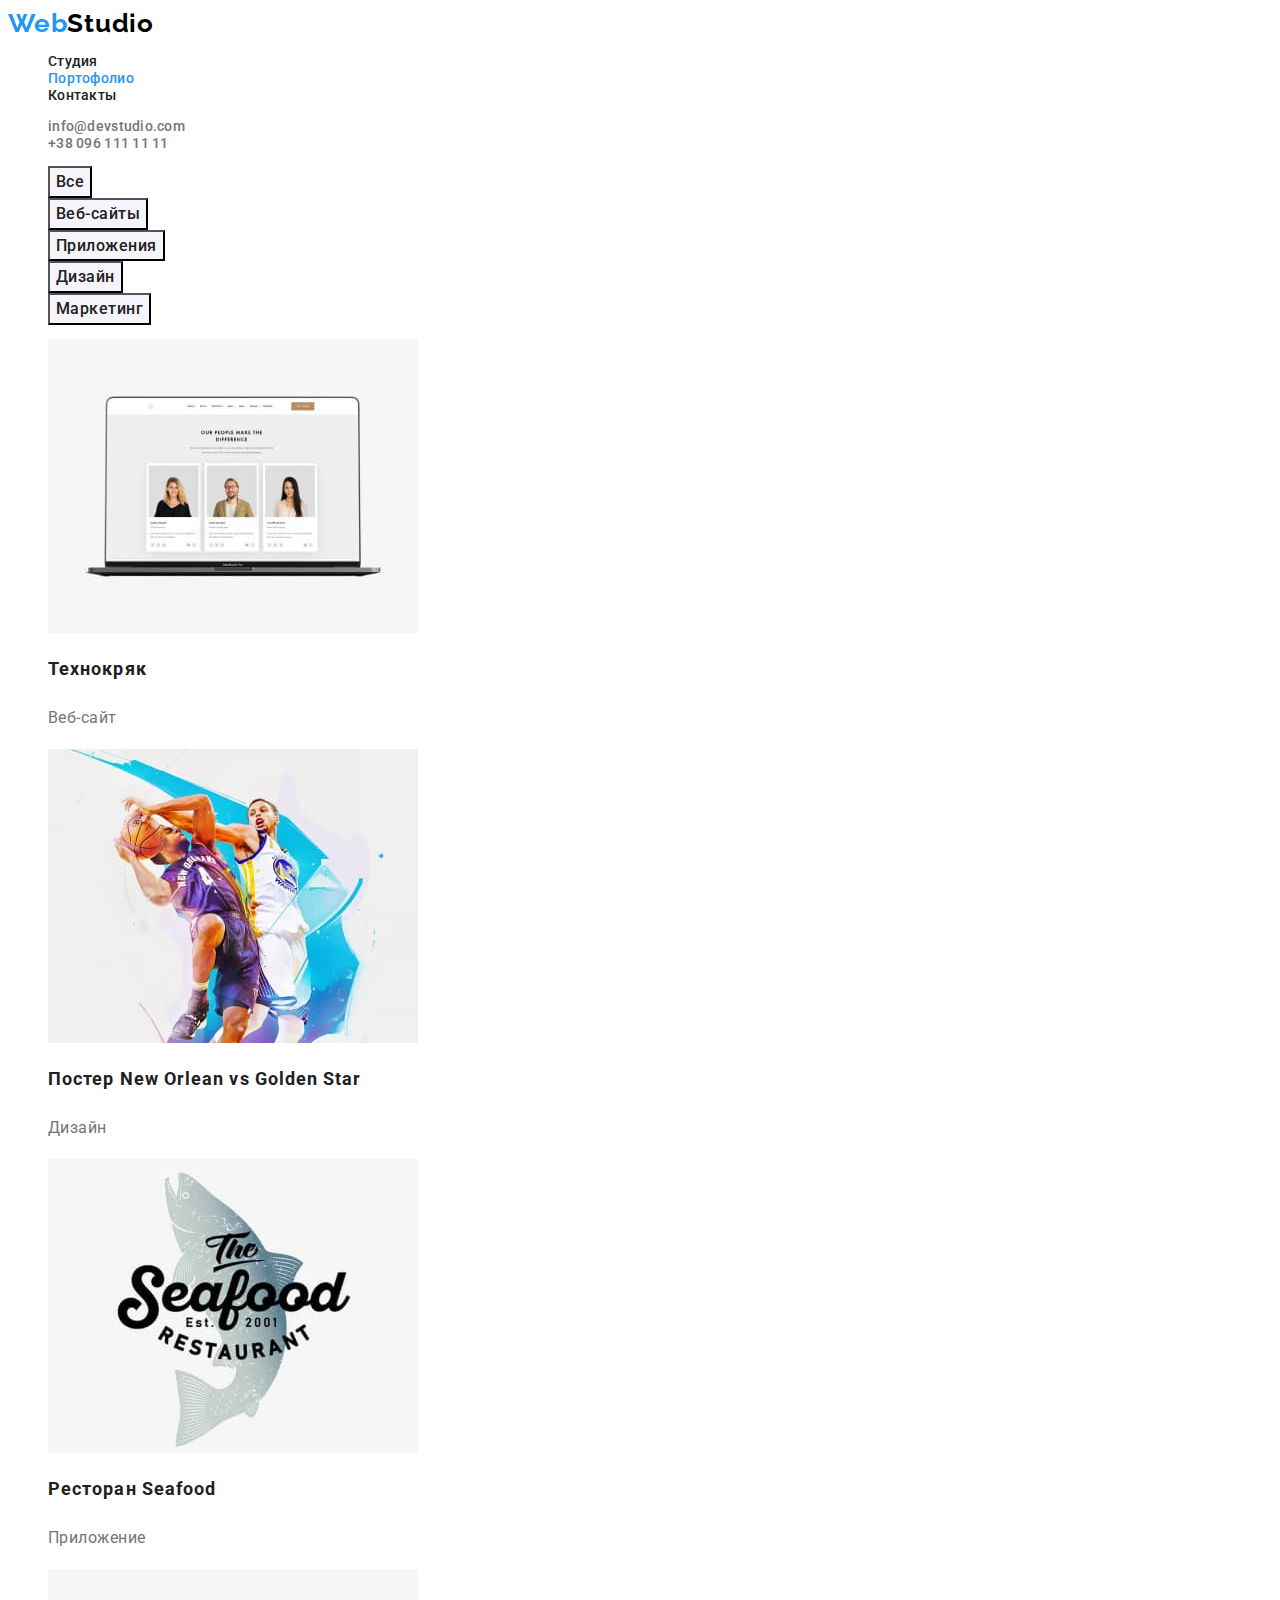
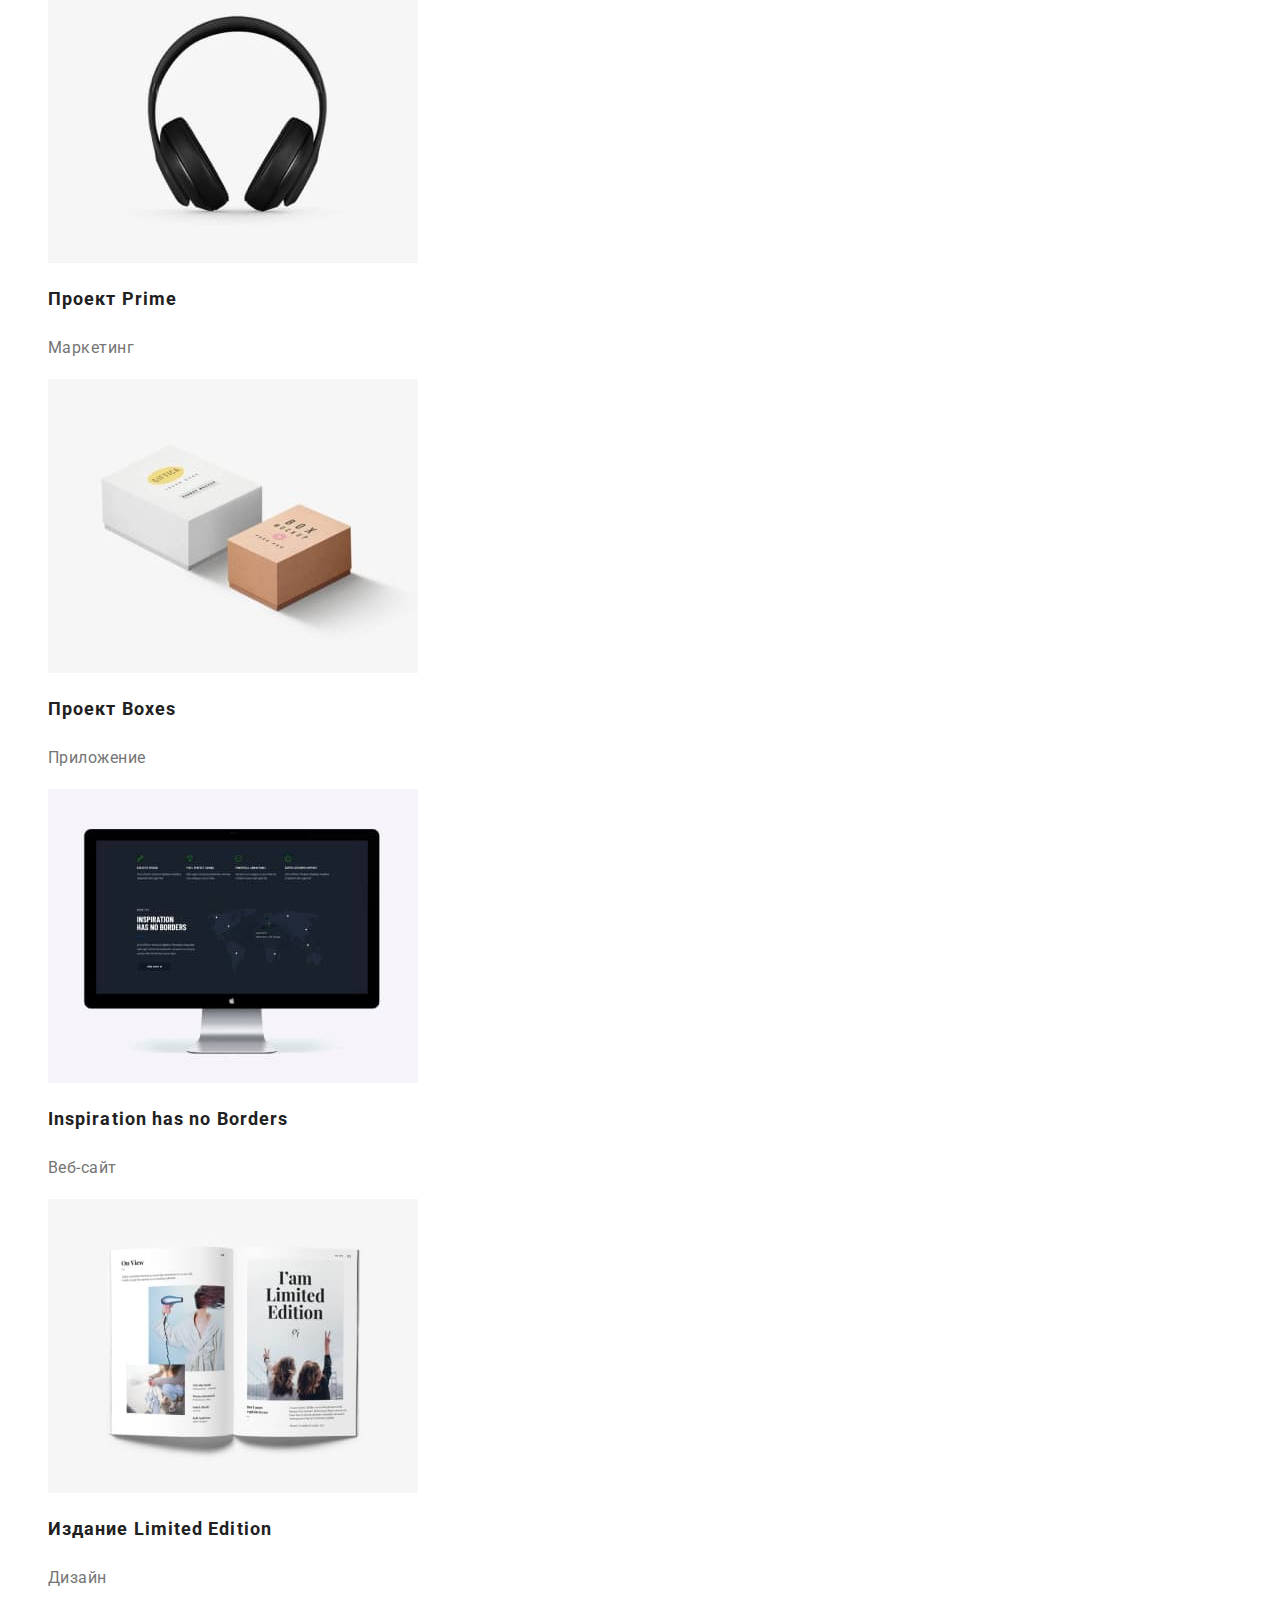
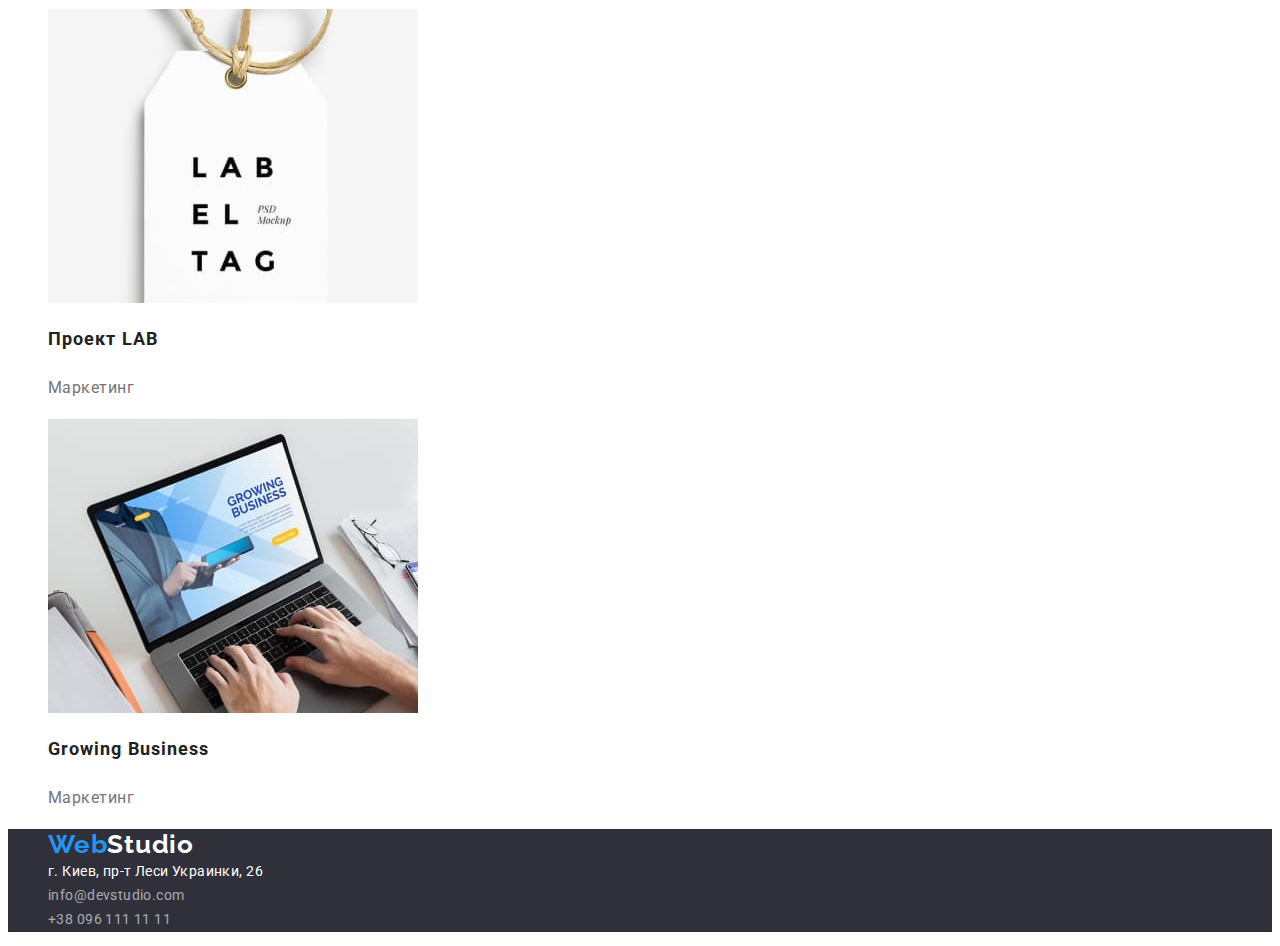
==== portfolio.html @ 548dbef4 "Переносит предыдущее задание" ====
<!DOCTYPE html>
    <html lang="en">
    <head>
        <meta charset="UTF-8">
        <meta http-equiv="X-UA-Compatible" content="IE=edge">
        <meta name="viewport" content="width=device-width, initial-scale=1.0">
        <title>Homework_02</title>
        <link 
            href="https://fonts.googleapis.com/css2?family=Raleway:wght@700&family=Roboto:wght@400;500;700;900&display=swap" 
            rel="stylesheet"/>
        <link rel="stylesheet" href="./css/main.css"/>
    </head>
    <body>
        <!-- Шапка сайта -->
        <header class="page-header">
        <nav>
            <a href="./index.html" class="logo link"><span class="accent">Web</span>Studio</a>
            <ul class="site-nav list">
            <li><a href="./index.html" class="link-page link">Студия</a></li>
            <li><a href="./portfolio.html" class=" link-page link-current link">Портофолио</a></li>
            <li><a href="" class="link-page link">Контакты</a></li>
            </ul>
        </nav>
            <ul class="contact-list list">
            <li><a href="mailto:info@devstudio.com" class="contact link">info@devstudio.com</a></li>
            <li><a href="tel:+380961111111" class="contact link">+38 096 111 11 11</a></li>
            </ul>
        </header>
        <main>
        <!-- Фильтры -->
        <section class="filter">
            <h1 class="visually-hidden"> Фильтры</h1>
            <ul class="site-nav list">
            <li>
                <button type="button" class="style-filter">Все</button>
            </li>
            <li>
                <button type="button" class="style-filter">Веб-сайты</button>
            </li>
            <li>
                <button type="button" class="style-filter">Приложения</button>
            </li>
            <li>
                <button type="button" class="style-filter">Дизайн</button>
            </li>
            <li>
                <button type="button" class="style-filter">Маркетинг</button>
            </li>  
            </ul>
            <ul class="examples list">
            <li>
                <a href="" class="examples-link link"> 
                    <img src="./img/img1.jpg" alt="Технокряк" width="370" />
                    <h2 class="title">Технокряк</h2>
                    <p class="text">Веб-сайт</p>
                </a>
            </li>
            <li>
                <a href="" class="examples-link link">
                    <img src="./img/img2.jpg" alt="Постер New Orlean vs Golden Star" width="370" />
                    <h2 class="title">Постер New Orlean vs Golden Star</h2>
                    <p class="text">Дизайн</p>
                </a>
            </li>
            <li>
                <a href="" class="examples-link link">
                    <img src="./img/img3.jpg" alt="Ресторан Seafood" width="370" />
                    <h2 class="title">Ресторан Seafood</h2>
                    <p class="text">Приложение</p>
                </a>
            </li>
            <li>
                <a href="" class="examples-link link">
                    <img src="./img/img4.jpg" alt="Проект Prime" width="370" />
                    <h2 class="title">Проект Prime</h2>
                    <p class="text">Маркетинг</p>
                </a>
            </li>
            <li>
                <a href="" class="examples-link link">
                    <img src="./img/img5.jpg" alt="Проект Boxes" width="370" />
                    <h2 class="title">Проект Boxes</h2>
                    <p class="text">Приложение</p>
                </a>
            </li>
            <li>
                <a href="" class="examples-link link">
                    <img src="./img/img6.jpg" alt="Inspiration has no Borders" width="370" />
                    <h2 lang="en" class="title">Inspiration has no Borders</h2>
                    <p class="text">Веб-сайт</p>
                </a>
            </li>
            <li>
                <a href="" class="examples-link link">
                    <img src="./img/img7.jpg" alt="Издание Limited Edition" width="370" />
                    <h2 class="title">Издание Limited Edition</h2>
                    <p class="text">Дизайн</p>
                </a>
            </li>
            <li>
                <a href="" class="examples-link link">
                    <img src="./img/img8.jpg" alt="Проект LAB" width="370" />
                    <h2 class="title">Проект LAB</h2>
                    <p class="text">Маркетинг</p>
                </a>
            </li>
            <li>
                <a href="" class="examples-link link">
                    <img src="./img/img9.jpg" alt="Growing Business" width="370" />
                    <h2 lang="en" class="title">Growing Business</h2>
                    <p class="text">Маркетинг</p>
                </a>
            </li>
            </ul>
        </section>
        </main>
        <footer class="address " >
        <address>
            <ul class="address-link list">
            <li>
                <a href="./index.html" class="logo link"><span class="accent">Web</span>Studio </a>
            </li>
            <li>
                <a href="https://goo.gl/maps/2pZtaWLYkU5cPGeF8" target="_blank" rel="noopener,noindex,nofollow" class="address-direct link">г. Киев, пр-т Леси Украинки, 26</a>
            </li>
            <li>    
                <a href="mailto:info@devstudio.com" class="direct link">info@devstudio.com</a>
            </li>
            <li>    
                <a href="tel:+380961111111" class="direct link">+38 096 111 11 11</a>
            </li>
            </ul>
            </address>
        </footer>
    </body>
    </html>
---- css/main.css ----
:root{
    --primary-text-color:#757575;
    --title-text-color:#212121;
    --accent-color:#2196F3;
    --primary-white-color:#FFFFFF;
    --logo-color:#000000;
    --bg-color:#2F303A;
    --second-fon-color:#F5F4FA;
    --direct-color:rgba(255, 255, 255, 0.6);
}

body{
    background-color:var(--primary-white-color) ;
    color:var( --primary-text-color) ;
    font-family: Roboto,sans-serif;
    font-size:14px;
    letter-spacing: 0.03em; 
}

address{
    font-style: normal;
}

.list {
    list-style: none;  
 }

 .link {
    text-decoration: none;
}

/* Logo */

.logo {
    color:var(--logo-color); 
    font-family: Raleway,sans-serif;
    font-size: 26px;
    font-weight: 700;
    line-height: 1.19;
    letter-spacing: 0.03em;
}

.logo .accent{
    color:var(--accent-color) ;
}

/* Site nav */

.site-nav .link-page{
    color: var(--title-text-color);

    font-family: Roboto,sans-serif;
    font-size: 14px;
    font-weight: 500;
    line-height: 1.14;
    letter-spacing: 0.02em;
}

.site-nav .link-page:hover , 
.site-nav .link-page:focus {
    color: var(--accent-color);
}
.site-nav .link-current {
    color: var(--accent-color);
    font-weight: 500;
}


/* Contact */
.contact {
    color: var( --primary-text-color);

    font-weight: 500;
    font-size: 14px;
    line-height: 1.14;
    letter-spacing: 0.02em;
}
.contact:hover,
.contact:focus {
    color:var(--accent-color);
}

/* Hero */

.hero{
    background-color:var(--bg-color);
}

.hero-title {
    color:var(--primary-white-color);

    font-size: 44px;
    font-weight: 900;
    line-height: 1.36;
    letter-spacing: 0.06em;
    text-align: center;
    text-transform: uppercase;
}

/* Section */

.section-group{
    background-color:var(--second-fon-color);
}

.section-title {
    color:var( --title-text-color) ;

    font-weight: 700;
    font-size: 36px;
    line-height: 1.17;
    text-align: center;
    letter-spacing: 0.03em;
}

/* Principles */

.visually-hidden{
    position:absolute;
    white-space: nowrap;
    width:1px;
    height:1px;
    overflow:hidden;
    border: 0;
    padding: 0;
    clip: rect(0 0 0 0);
    clip-path: inset(50%);
    margin: -1px;
}

.principles .title {
    color:var( --title-text-color) ;

    font-weight: 700;
    font-size: 14px;
    line-height: 1.14;
    letter-spacing: 0.03em;
    text-transform: uppercase;
}

.principles .text {
    font-weight: 400;
    font-size: 14px;
    line-height: 1.71;
    letter-spacing: 0.03em;
}

/* Team */

.team .title {
    color:var(--title-text-color) ;
    
    font-weight: 500;
    font-size: 16px;
    line-height: 1.19;
    text-align: center;
    letter-spacing: 0.03em;
}

.team .text {
    font-weight: 400;
    font-size: 16px;
    line-height: 1.19;
    text-align: center;
    letter-spacing: 0.03em;
}

/* Button */

.button {
    background-color:var(--accent-color);
    color:var(--second-fon-color);
    
    font-family: inherit;
    font-style: normal;
    font-weight: 700;
    font-size: 16px;
    line-height: 1.88;
    letter-spacing: 0.06em;
    cursor: pointer;
}


/* Стили для Портофолио" */

.style-filter {
    background-color:var(--second-fon-color);
    color:var( --title-text-color) ;

    font-family: Roboto,sans-serif;
    font-weight: 500;
    font-size: 16px;
    line-height: 1.62;
    text-align: center;
    letter-spacing: 0.03em;
    cursor: pointer;
}

.style-filter:hover,
.style-filter:focus {
    background-color: var(--accent-color);
    color: var(--primary-white-color);
}

/* Examples */

.examples .title {
    color:var(--title-text-color) ;

    font-weight: 700;
    font-size: 18px;
    line-height: 2.0;
    letter-spacing: 0.06em;
}

.examples .text { 
    color:var(--primary-text-color) ;

    font-weight: 400;
    font-size: 16px;
    line-height: 1.88;
    letter-spacing: 0.03em;
}

.examples-link{
    color:var(--title-text-color) ;
}

/* Footer */
.address{
    background-color:var(--bg-color);
    font-style: normal;
}

.address .logo { 
    color:var(--primary-white-color);
} 

.address-link .logo{
    color:var(--primary-white-color) ;
}

.address-link .logo.accent  {
    color:var(--accent-color)
}

.address-direct{
    color:var(--primary-white-color);

    font-weight: 400;
    font-size: 14px;
    line-height: 1.71;
    letter-spacing: 0.03em;
}

.direct{
    color:var(--direct-color);

    font-weight: 400;
    font-size: 14px;
    line-height: 1.71;
    letter-spacing: 0.03em;
}
.direct:hover,
.direct:focus{
    color:var(--accent-color) 
}
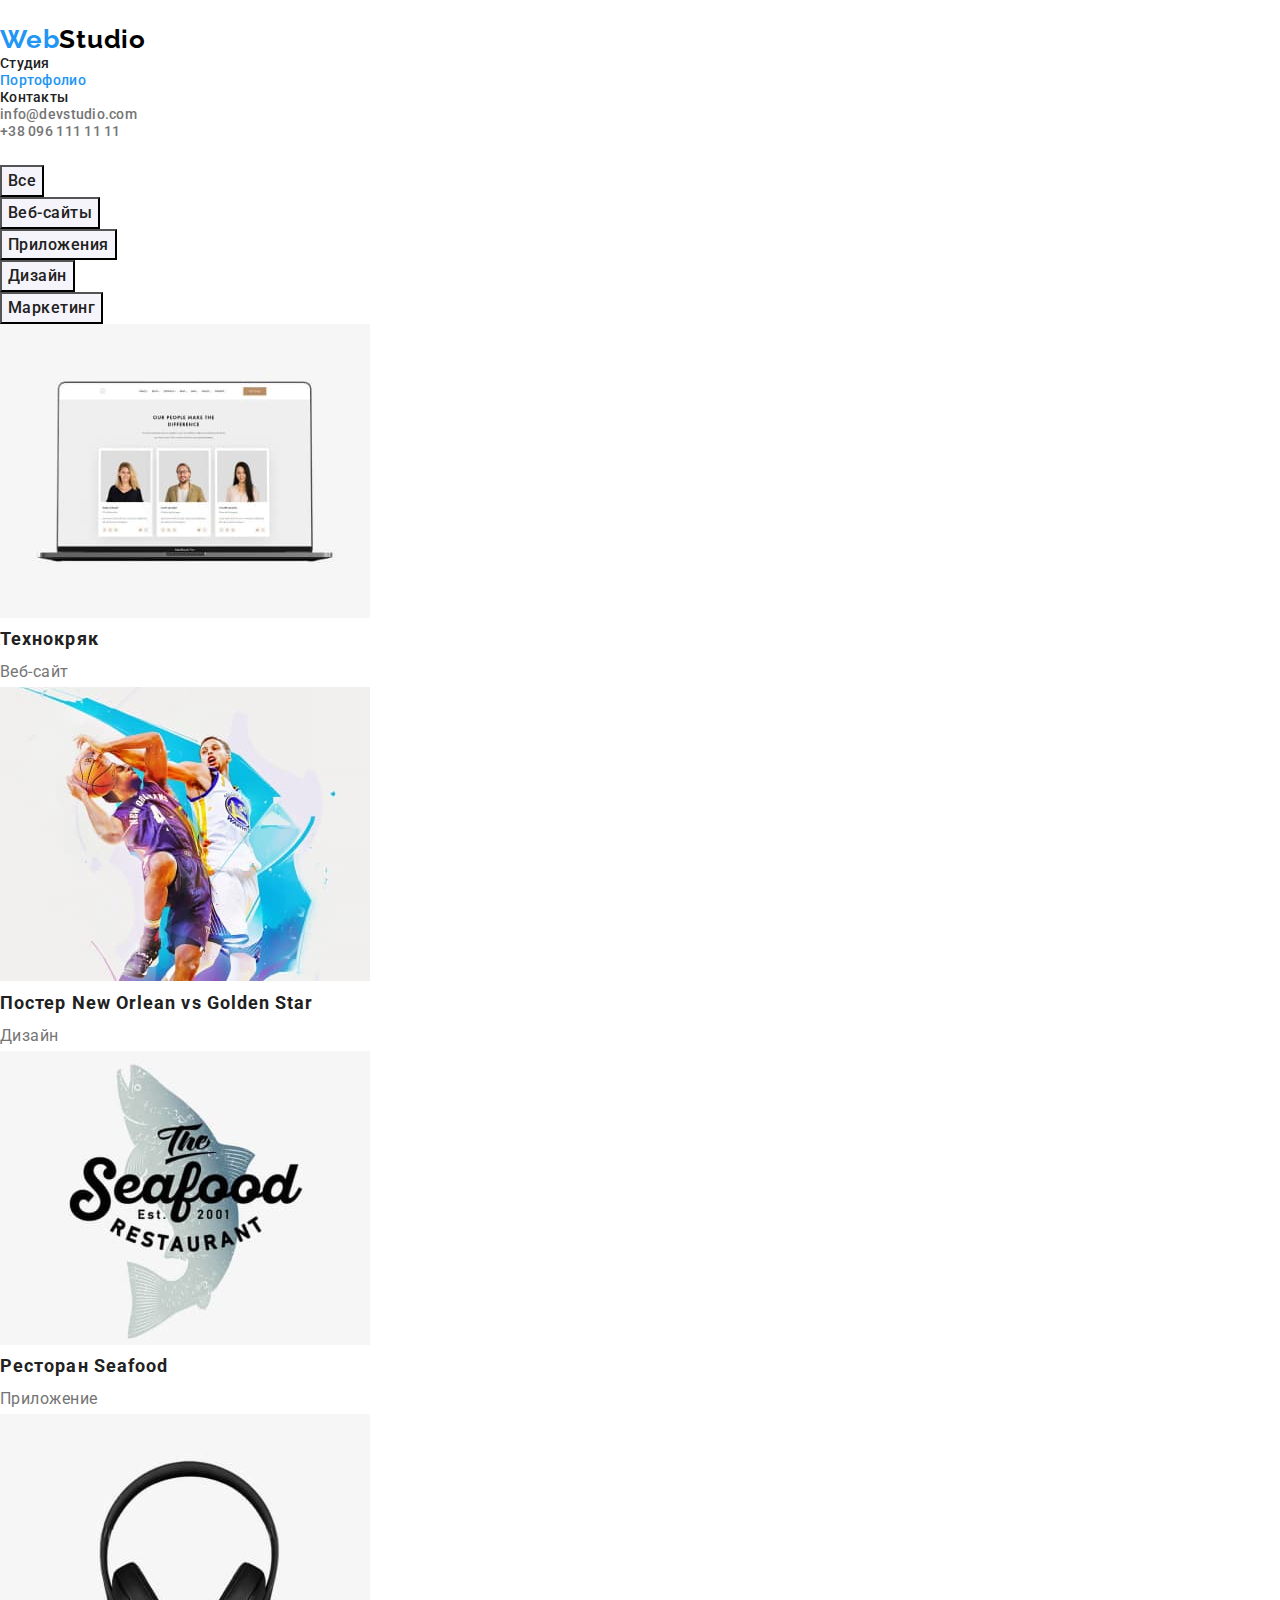
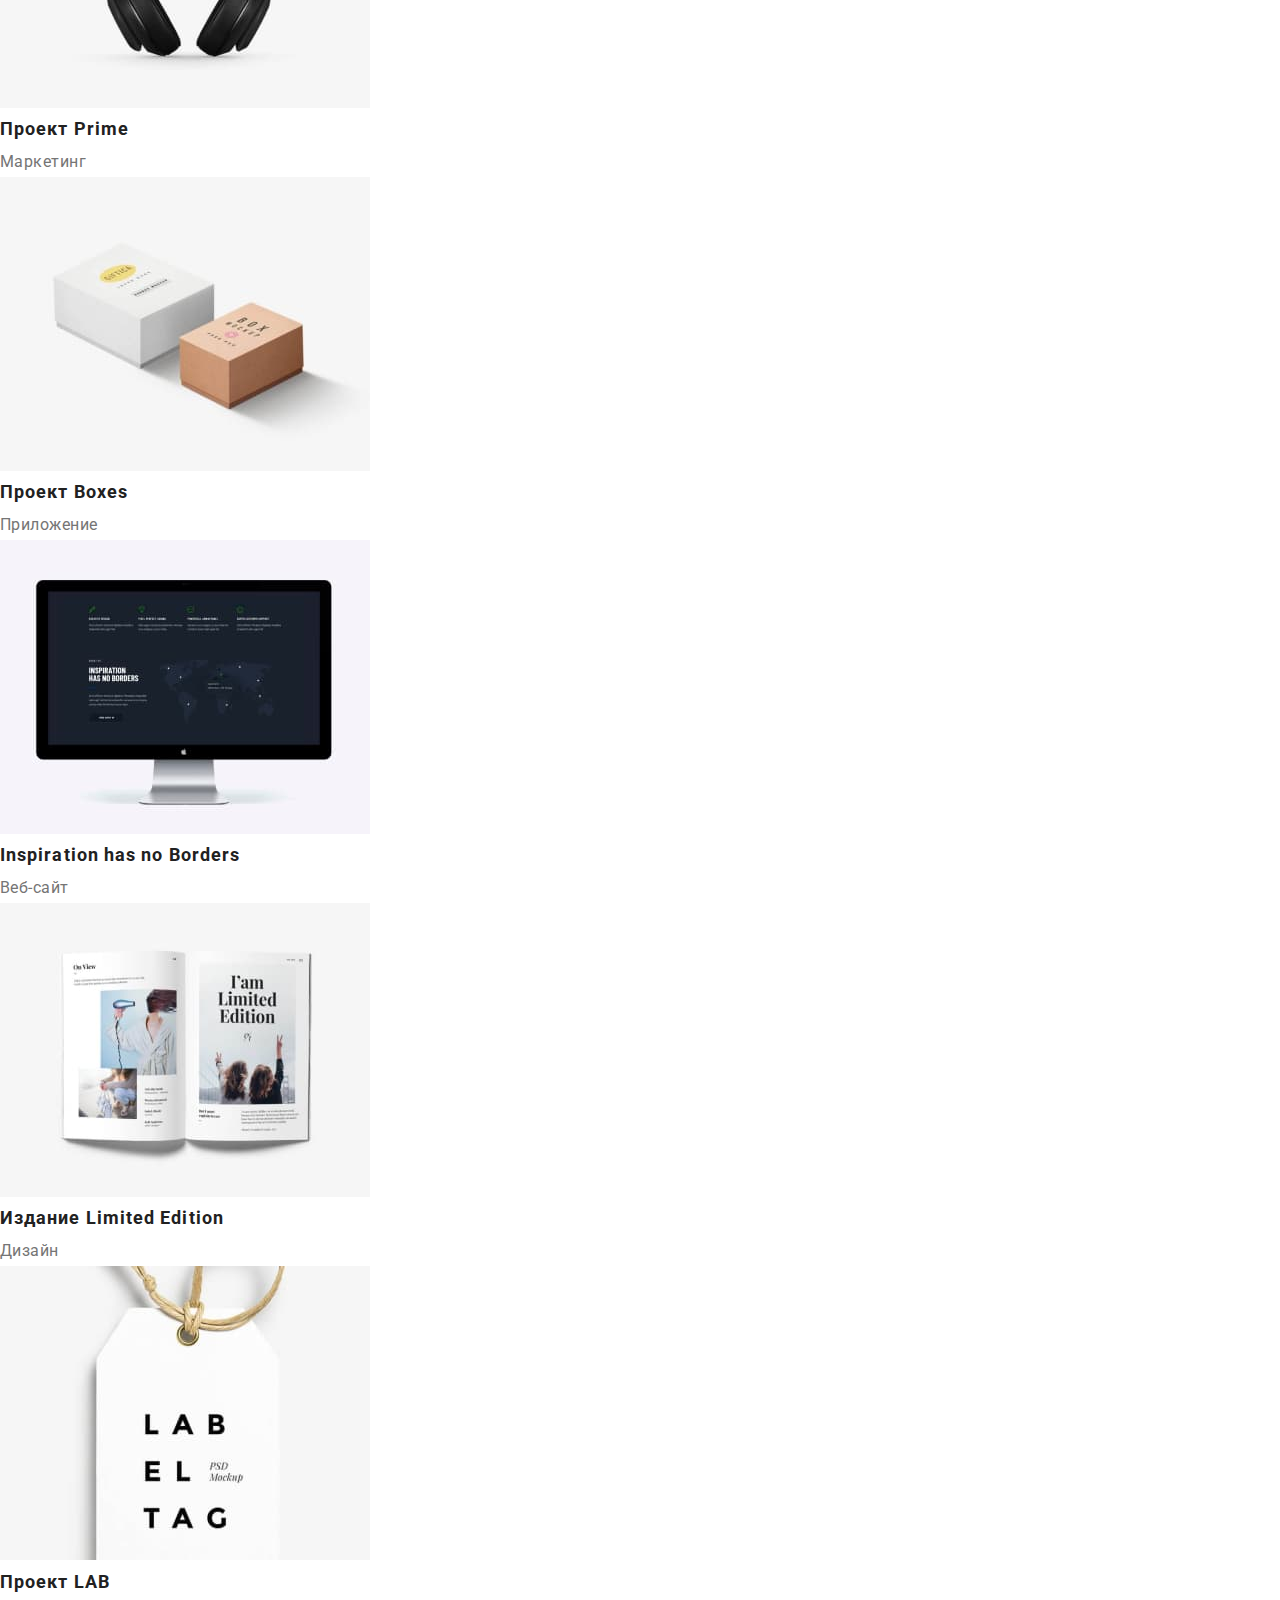
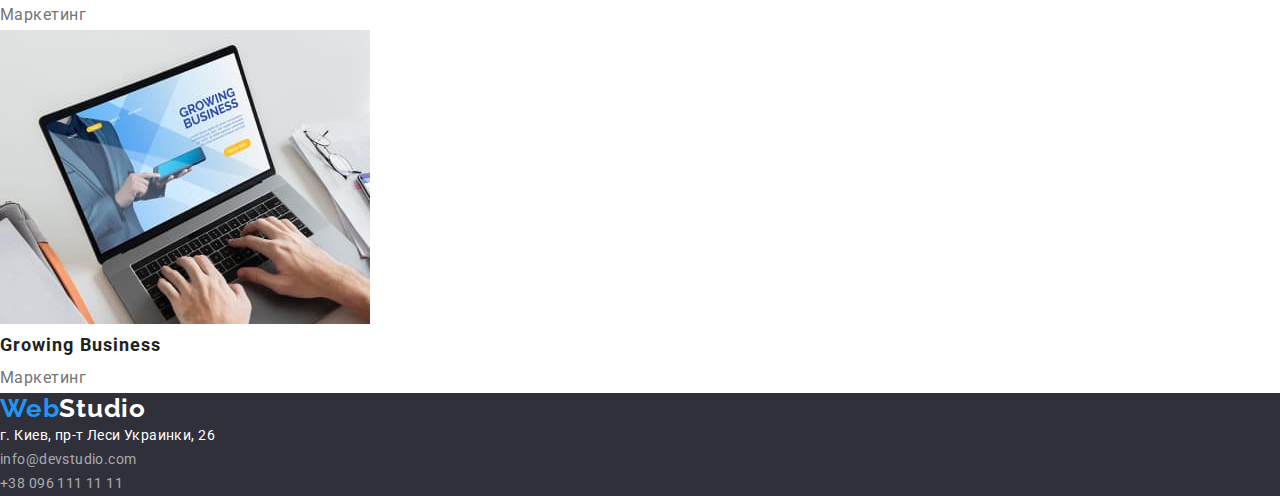
==== commit 6f4e81bb: "добавляет константы" ====
--- a/portfolio.html
+++ b/portfolio.html
@@ -8,6 +8,7 @@
         <link 
             href="https://fonts.googleapis.com/css2?family=Raleway:wght@700&family=Roboto:wght@400;500;700;900&display=swap" 
             rel="stylesheet"/>
+        <link rel="stylesheet" href="https://cdnjs.cloudflare.com/ajax/libs/modern-normalize/1.1.0/modern-normalize.min.css">
         <link rel="stylesheet" href="./css/main.css"/>
     </head>
     <body>
--- a/css/main.css
+++ b/css/main.css
@@ -21,6 +21,25 @@
     font-style: normal;
 }
 
+p,
+h1,
+h2,
+h3,
+h4,
+h5,
+h6{
+    margin: 0;
+}
+
+ul{
+    padding-left: 0;
+    margin: 0;
+}
+
+button{
+    cursor: pointer;
+}
+
 .list {
     list-style: none;  
  }
@@ -29,7 +48,19 @@
     text-decoration: none;
 }
 
+.container{
+    width: 1200px;
+    padding-left: 15px;
+    padding-right: 15px;
+    margin: 0 auto;
+    outline: 2px solid brown;
+}
+
 /* Logo */
+.page-header{
+    padding-top: 24px;
+    padding-bottom: 25px;
+}
 
 .logo {
     color:var(--logo-color); 
@@ -83,10 +114,19 @@
 /* Hero */
 
 .hero{
+    padding-top: 200px;
+    padding-bottom: 280px;
+    /* padding: 200px 0; */
     background-color:var(--bg-color);
 }
 
 .hero-title {
+    width: 696px;
+    margin-top: 0;
+    margin-bottom: 30px;
+    margin-left: auto;
+    margin-right: auto;
+
     color:var(--primary-white-color);
 
     font-size: 44px;
@@ -114,6 +154,10 @@
 }
 
 /* Principles */
+.principles{
+    padding-top: 94px;
+    padding-bottom: 94px;
+}
 
 .visually-hidden{
     position:absolute;
@@ -129,6 +173,7 @@
 }
 
 .principles .title {
+    margin: 10px;
     color:var( --title-text-color) ;
 
     font-weight: 700;
@@ -168,6 +213,9 @@
 /* Button */
 
 .button {
+    margin: 0 auto;
+    display: block;
+
     background-color:var(--accent-color);
     color:var(--second-fon-color);
     
@@ -178,6 +226,7 @@
     line-height: 1.88;
     letter-spacing: 0.06em;
     cursor: pointer;
+    text-align: center;
 }
 
 
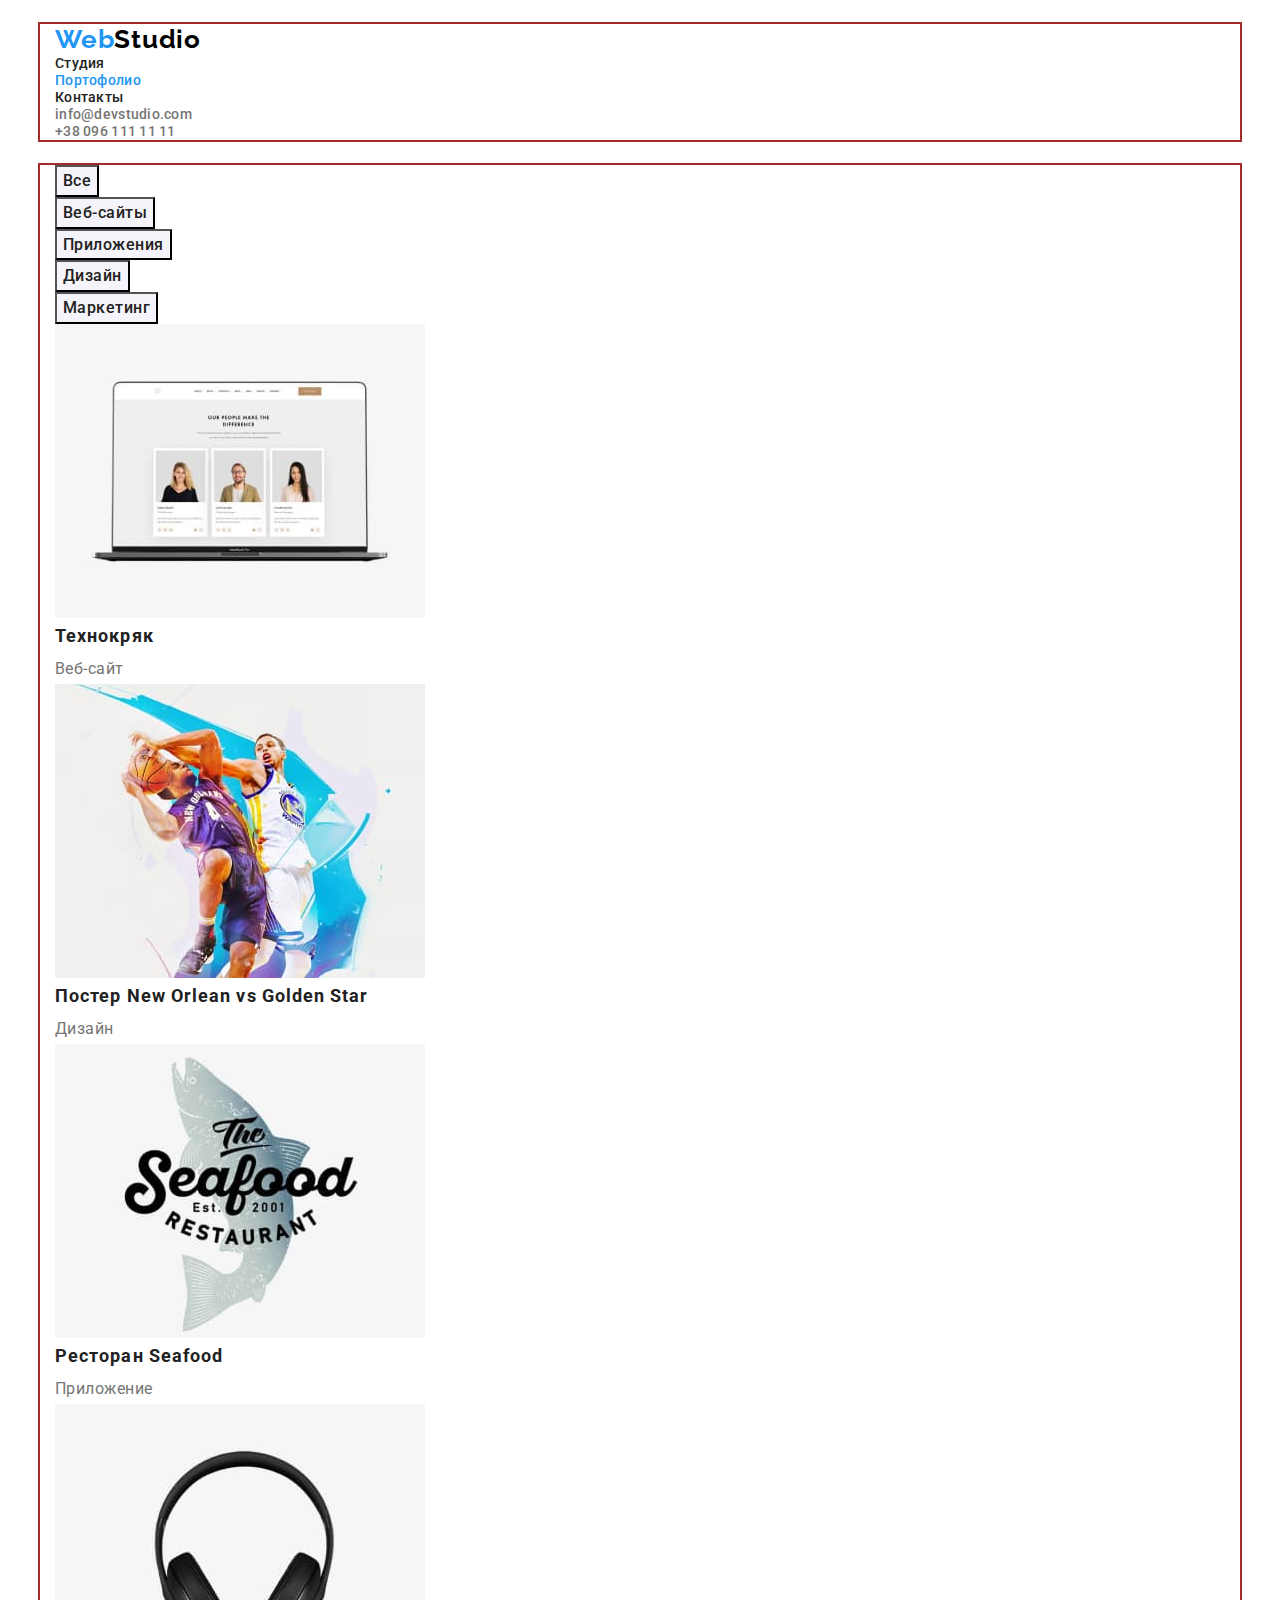
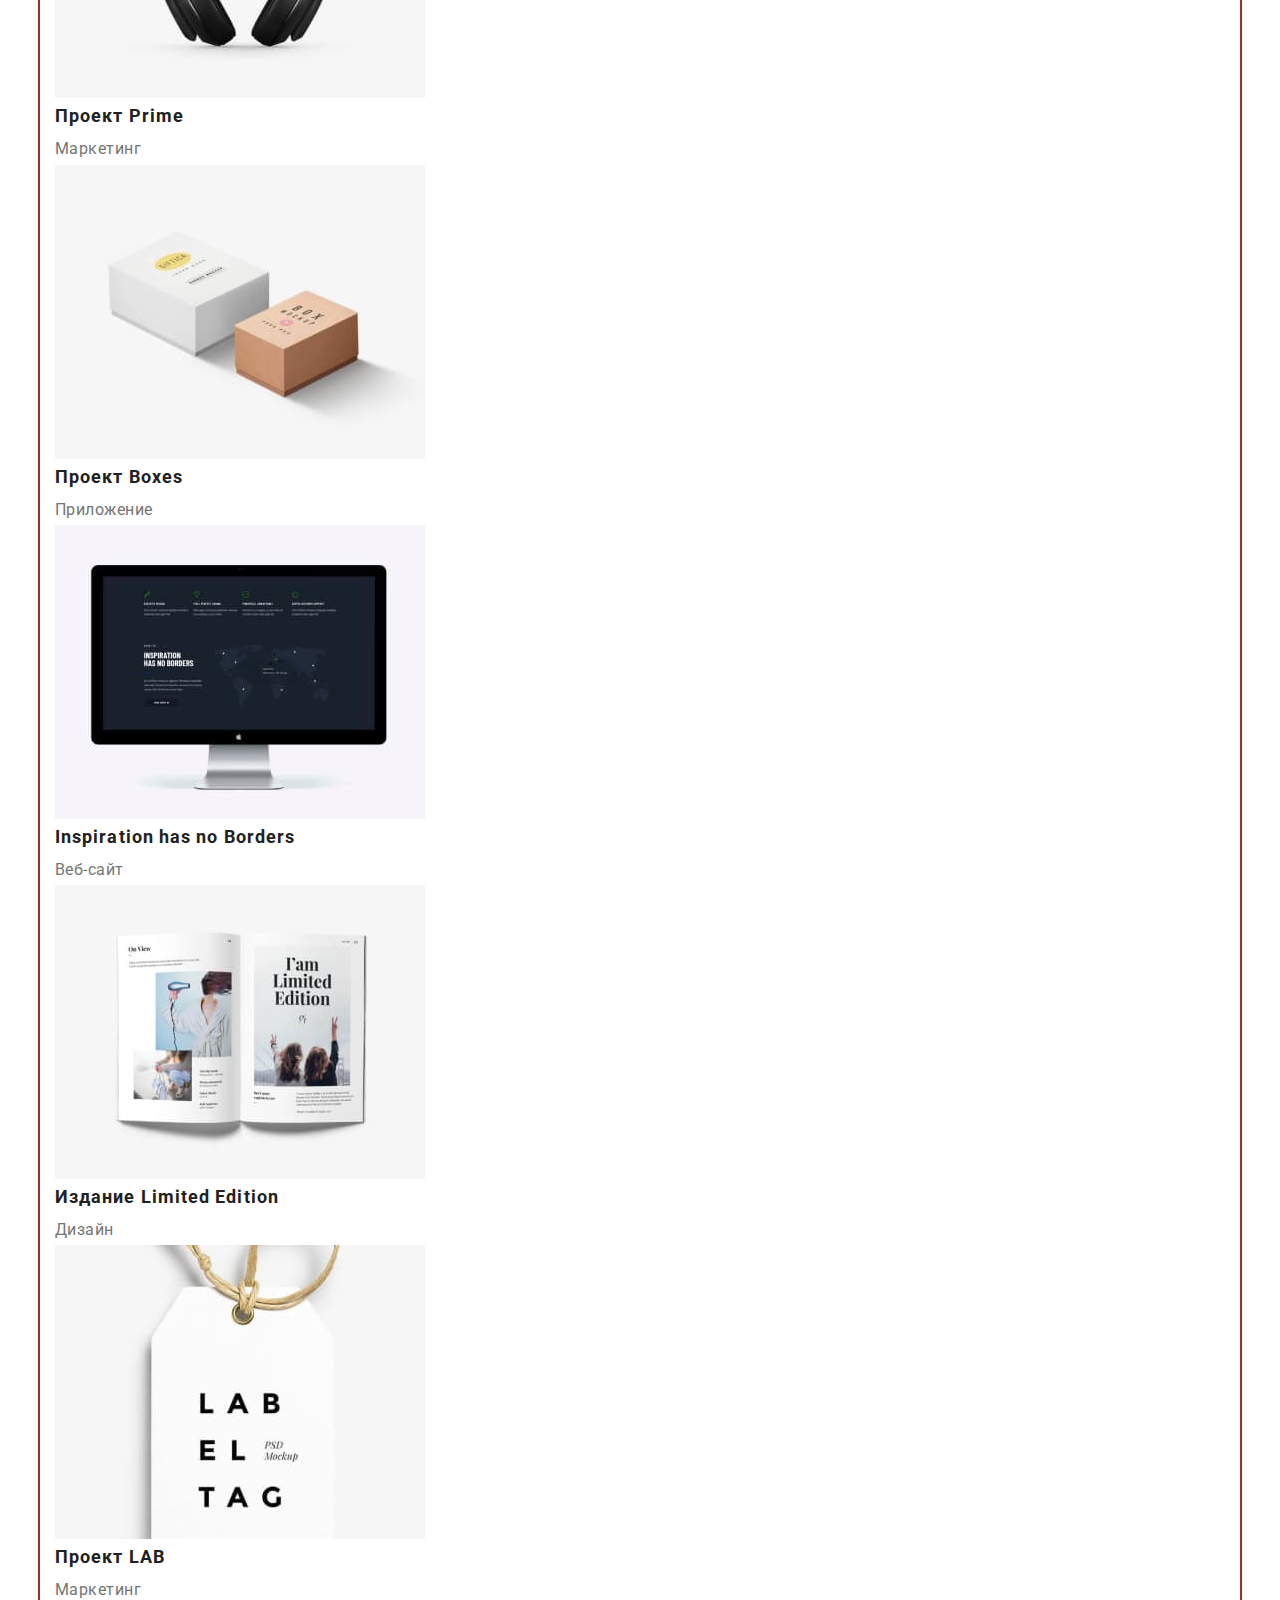
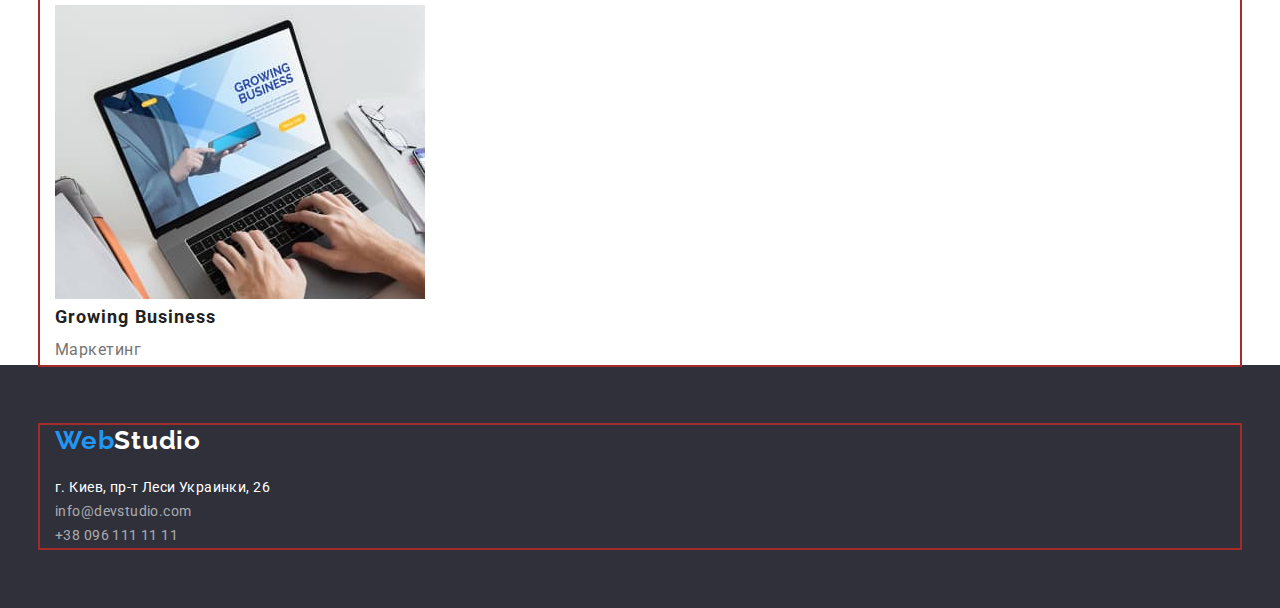
==== commit d6e7c845: "Создает контейнеры в портофолио" ====
--- a/portfolio.html
+++ b/portfolio.html
@@ -14,124 +14,128 @@
     <body>
         <!-- Шапка сайта -->
         <header class="page-header">
-        <nav>
-            <a href="./index.html" class="logo link"><span class="accent">Web</span>Studio</a>
-            <ul class="site-nav list">
-            <li><a href="./index.html" class="link-page link">Студия</a></li>
-            <li><a href="./portfolio.html" class=" link-page link-current link">Портофолио</a></li>
-            <li><a href="" class="link-page link">Контакты</a></li>
-            </ul>
-        </nav>
-            <ul class="contact-list list">
-            <li><a href="mailto:info@devstudio.com" class="contact link">info@devstudio.com</a></li>
-            <li><a href="tel:+380961111111" class="contact link">+38 096 111 11 11</a></li>
-            </ul>
+            <div class="container">
+                <nav>
+                    <a href="./index.html" class="logo link"><span class="accent">Web</span>Studio</a>
+                    <ul class="site-nav list">
+                    <li><a href="./index.html" class="link-page link">Студия</a></li>
+                    <li><a href="./portfolio.html" class=" link-page link-current link">Портофолио</a></li>
+                    <li><a href="" class="link-page link">Контакты</a></li>
+                    </ul>
+                </nav>
+                    <ul class="contact-list list">
+                    <li><a href="mailto:info@devstudio.com" class="contact link">info@devstudio.com</a></li>
+                    <li><a href="tel:+380961111111" class="contact link">+38 096 111 11 11</a></li>
+                    </ul>
+                    </div>
         </header>
         <main>
         <!-- Фильтры -->
         <section class="filter">
-            <h1 class="visually-hidden"> Фильтры</h1>
-            <ul class="site-nav list">
-            <li>
-                <button type="button" class="style-filter">Все</button>
-            </li>
-            <li>
-                <button type="button" class="style-filter">Веб-сайты</button>
-            </li>
-            <li>
-                <button type="button" class="style-filter">Приложения</button>
-            </li>
-            <li>
-                <button type="button" class="style-filter">Дизайн</button>
-            </li>
-            <li>
-                <button type="button" class="style-filter">Маркетинг</button>
-            </li>  
-            </ul>
-            <ul class="examples list">
-            <li>
-                <a href="" class="examples-link link"> 
-                    <img src="./img/img1.jpg" alt="Технокряк" width="370" />
-                    <h2 class="title">Технокряк</h2>
-                    <p class="text">Веб-сайт</p>
-                </a>
-            </li>
-            <li>
-                <a href="" class="examples-link link">
-                    <img src="./img/img2.jpg" alt="Постер New Orlean vs Golden Star" width="370" />
-                    <h2 class="title">Постер New Orlean vs Golden Star</h2>
-                    <p class="text">Дизайн</p>
-                </a>
-            </li>
-            <li>
-                <a href="" class="examples-link link">
-                    <img src="./img/img3.jpg" alt="Ресторан Seafood" width="370" />
-                    <h2 class="title">Ресторан Seafood</h2>
-                    <p class="text">Приложение</p>
-                </a>
-            </li>
-            <li>
-                <a href="" class="examples-link link">
-                    <img src="./img/img4.jpg" alt="Проект Prime" width="370" />
-                    <h2 class="title">Проект Prime</h2>
-                    <p class="text">Маркетинг</p>
-                </a>
-            </li>
-            <li>
-                <a href="" class="examples-link link">
-                    <img src="./img/img5.jpg" alt="Проект Boxes" width="370" />
-                    <h2 class="title">Проект Boxes</h2>
-                    <p class="text">Приложение</p>
-                </a>
-            </li>
-            <li>
-                <a href="" class="examples-link link">
-                    <img src="./img/img6.jpg" alt="Inspiration has no Borders" width="370" />
-                    <h2 lang="en" class="title">Inspiration has no Borders</h2>
-                    <p class="text">Веб-сайт</p>
-                </a>
-            </li>
-            <li>
-                <a href="" class="examples-link link">
-                    <img src="./img/img7.jpg" alt="Издание Limited Edition" width="370" />
-                    <h2 class="title">Издание Limited Edition</h2>
-                    <p class="text">Дизайн</p>
-                </a>
-            </li>
-            <li>
-                <a href="" class="examples-link link">
-                    <img src="./img/img8.jpg" alt="Проект LAB" width="370" />
-                    <h2 class="title">Проект LAB</h2>
-                    <p class="text">Маркетинг</p>
-                </a>
-            </li>
-            <li>
-                <a href="" class="examples-link link">
-                    <img src="./img/img9.jpg" alt="Growing Business" width="370" />
-                    <h2 lang="en" class="title">Growing Business</h2>
-                    <p class="text">Маркетинг</p>
-                </a>
-            </li>
-            </ul>
+            <div class="container">
+                <h1 class="visually-hidden"> Фильтры</h1>
+                <ul class="site-nav list">
+                <li>
+                    <button type="button" class="style-filter">Все</button>
+                </li>
+                <li>
+                    <button type="button" class="style-filter">Веб-сайты</button>
+                </li>
+                <li>
+                    <button type="button" class="style-filter">Приложения</button>
+                </li>
+                <li>
+                    <button type="button" class="style-filter">Дизайн</button>
+                </li>
+                <li>
+                    <button type="button" class="style-filter">Маркетинг</button>
+                </li>  
+                </ul>
+                <ul class="examples list">
+                <li>
+                    <a href="" class="examples-link link"> 
+                        <img src="./img/img1.jpg" alt="Технокряк" width="370" />
+                        <h2 class="title">Технокряк</h2>
+                        <p class="text">Веб-сайт</p>
+                    </a>
+                </li>
+                <li>
+                    <a href="" class="examples-link link">
+                        <img src="./img/img2.jpg" alt="Постер New Orlean vs Golden Star" width="370" />
+                        <h2 class="title">Постер New Orlean vs Golden Star</h2>
+                        <p class="text">Дизайн</p>
+                    </a>
+                </li>
+                <li>
+                    <a href="" class="examples-link link">
+                        <img src="./img/img3.jpg" alt="Ресторан Seafood" width="370" />
+                        <h2 class="title">Ресторан Seafood</h2>
+                        <p class="text">Приложение</p>
+                    </a>
+                </li>
+                <li>
+                    <a href="" class="examples-link link">
+                        <img src="./img/img4.jpg" alt="Проект Prime" width="370" />
+                        <h2 class="title">Проект Prime</h2>
+                        <p class="text">Маркетинг</p>
+                    </a>
+                </li>
+                <li>
+                    <a href="" class="examples-link link">
+                        <img src="./img/img5.jpg" alt="Проект Boxes" width="370" />
+                        <h2 class="title">Проект Boxes</h2>
+                        <p class="text">Приложение</p>
+                    </a>
+                </li>
+                <li>
+                    <a href="" class="examples-link link">
+                        <img src="./img/img6.jpg" alt="Inspiration has no Borders" width="370" />
+                        <h2 lang="en" class="title">Inspiration has no Borders</h2>
+                        <p class="text">Веб-сайт</p>
+                    </a>
+                </li>
+                <li>
+                    <a href="" class="examples-link link">
+                        <img src="./img/img7.jpg" alt="Издание Limited Edition" width="370" />
+                        <h2 class="title">Издание Limited Edition</h2>
+                        <p class="text">Дизайн</p>
+                    </a>
+                </li>
+                <li>
+                    <a href="" class="examples-link link">
+                        <img src="./img/img8.jpg" alt="Проект LAB" width="370" />
+                        <h2 class="title">Проект LAB</h2>
+                        <p class="text">Маркетинг</p>
+                    </a>
+                </li>
+                <li>
+                    <a href="" class="examples-link link">
+                        <img src="./img/img9.jpg" alt="Growing Business" width="370" />
+                        <h2 lang="en" class="title">Growing Business</h2>
+                        <p class="text">Маркетинг</p>
+                    </a>
+                </li>
+                </ul>
+            </div>
         </section>
         </main>
-        <footer class="address " >
-        <address>
-            <ul class="address-link list">
-            <li>
+        <footer class="address ">
+        <div class="container">
+            <address>
                 <a href="./index.html" class="logo link"><span class="accent">Web</span>Studio </a>
-            </li>
-            <li>
-                <a href="https://goo.gl/maps/2pZtaWLYkU5cPGeF8" target="_blank" rel="noopener,noindex,nofollow" class="address-direct link">г. Киев, пр-т Леси Украинки, 26</a>
-            </li>
-            <li>    
-                <a href="mailto:info@devstudio.com" class="direct link">info@devstudio.com</a>
-            </li>
-            <li>    
-                <a href="tel:+380961111111" class="direct link">+38 096 111 11 11</a>
-            </li>
-            </ul>
+                <ul class="address-link list">
+                <li>
+                    <a href="https://goo.gl/maps/2pZtaWLYkU5cPGeF8" target="_blank" rel="noopener,noindex,nofollow" class="address-direct link">г. Киев, пр-т Леси Украинки, 26</a>
+                </li>
+                <li>    
+                    <a href="mailto:info@devstudio.com" class="direct link">info@devstudio.com</a>
+                </li>
+                <li>    
+                    <a href="tel:+380961111111" class="direct link">+38 096 111 11 11</a>
+                </li>
+                </ul>
             </address>
+        </div>
         </footer>
     </body>
     </html>--- a/css/main.css
+++ b/css/main.css
@@ -40,6 +40,10 @@
     cursor: pointer;
 }
 
+img{
+    display: block;
+}
+
 .list {
     list-style: none;  
  }
@@ -56,6 +60,8 @@
     outline: 2px solid brown;
 }
 
+
+
 /* Logo */
 .page-header{
     padding-top: 24px;
@@ -144,6 +150,8 @@
 }
 
 .section-title {
+    margin-bottom: 50px;
+    
     color:var( --title-text-color) ;
 
     font-weight: 700;
@@ -152,6 +160,21 @@
     text-align: center;
     letter-spacing: 0.03em;
 }
+
+.section-team{
+    margin-bottom: 50px;
+    padding-top: 94px;
+    
+    color:var( --title-text-color) ;
+
+    font-weight: 700;
+    font-size: 36px;
+    line-height: 1.17;
+    text-align: center;
+    letter-spacing: 0.03em;
+}
+
+
 
 /* Principles */
 .principles{
@@ -191,8 +214,14 @@
 }
 
 /* Team */
+.section-group{
+    padding-bottom: 94px;
+}
 
 .team .title {
+    margin-top: 30px;
+    margin-bottom: 10px;
+
     color:var(--title-text-color) ;
     
     font-weight: 500;
@@ -203,6 +232,7 @@
 }
 
 .team .text {
+    margin-bottom: 30px;
     font-weight: 400;
     font-size: 16px;
     line-height: 1.19;
@@ -277,11 +307,22 @@
 
 /* Footer */
 .address{
+    
+    padding-top: 60px;
+    padding-bottom: 60px;
+   
     background-color:var(--bg-color);
     font-style: normal;
 }
 
+.address-link{
+    margin-top: 20px;
+}
+
 .address .logo { 
+    margin-bottom: 20px;
+    width: 145px;
+    
     color:var(--primary-white-color);
 } 
 
@@ -294,6 +335,7 @@
 }
 
 .address-direct{
+
     color:var(--primary-white-color);
 
     font-weight: 400;
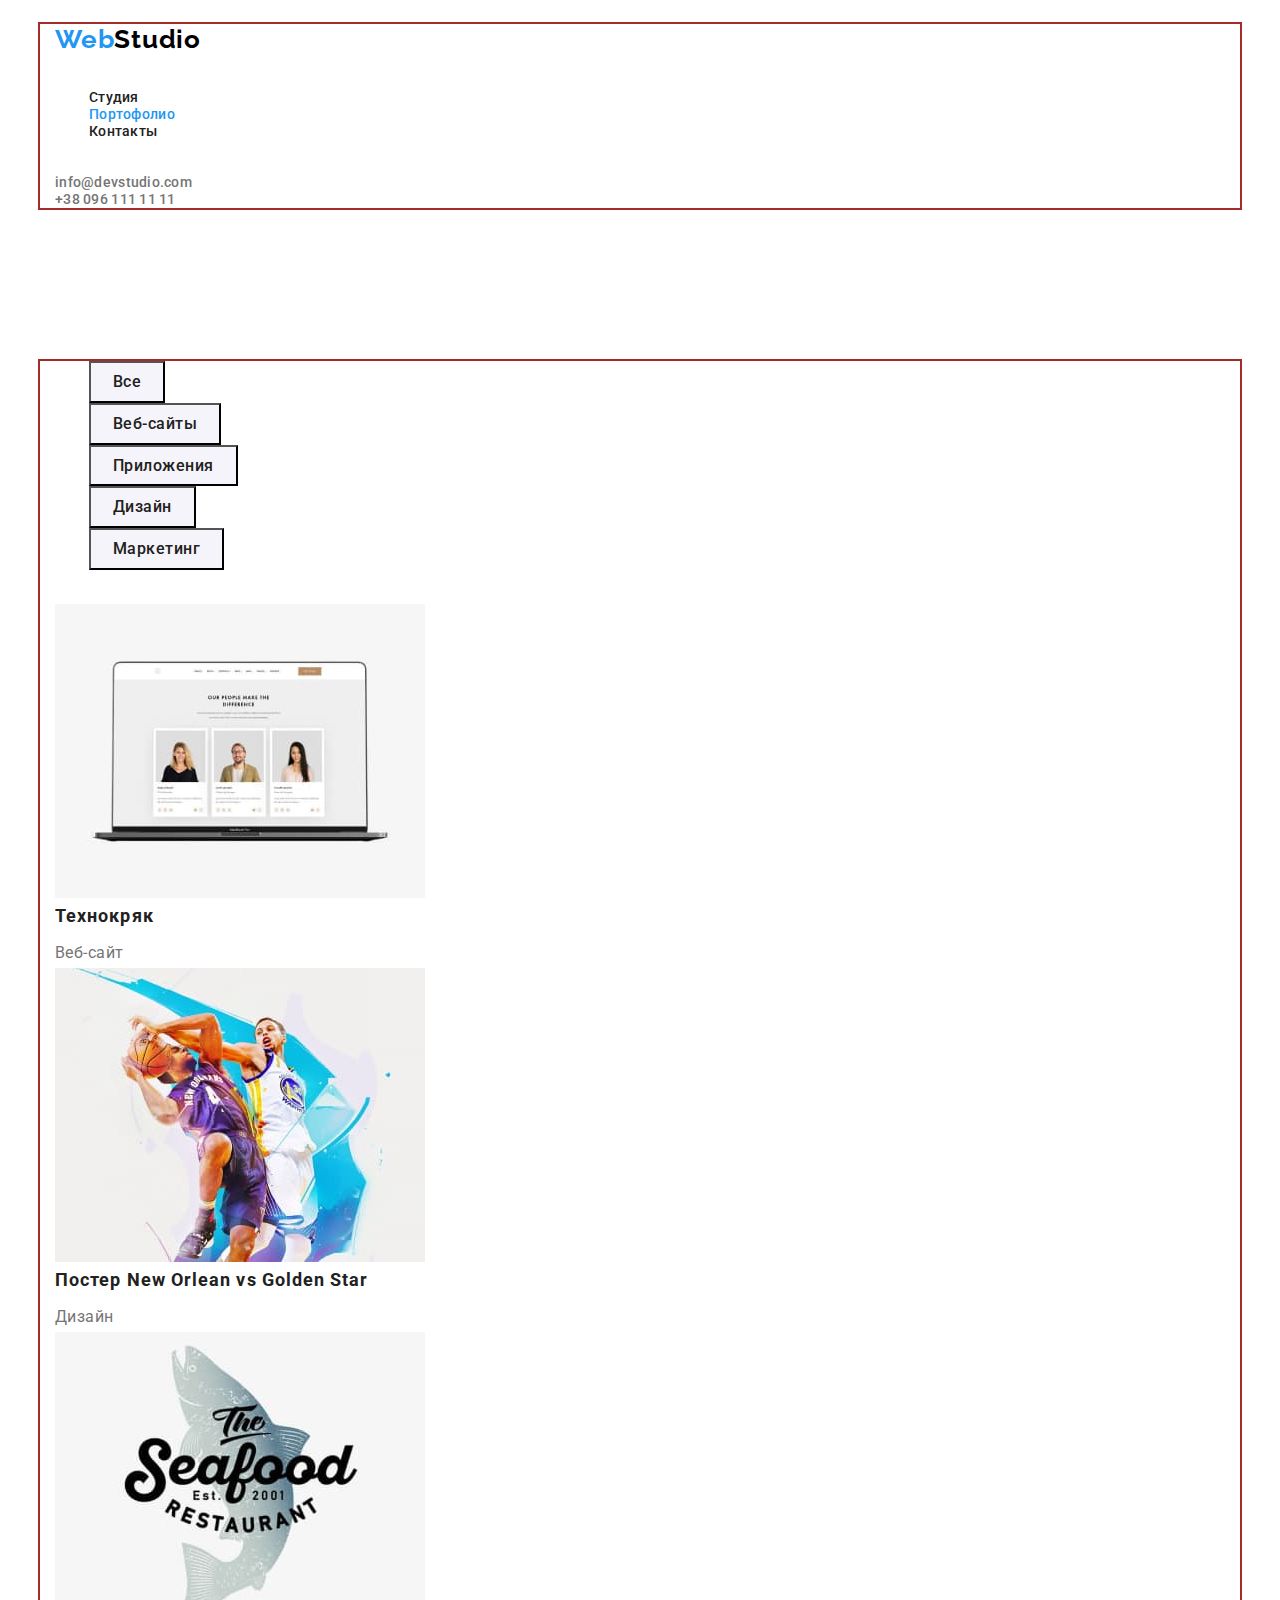
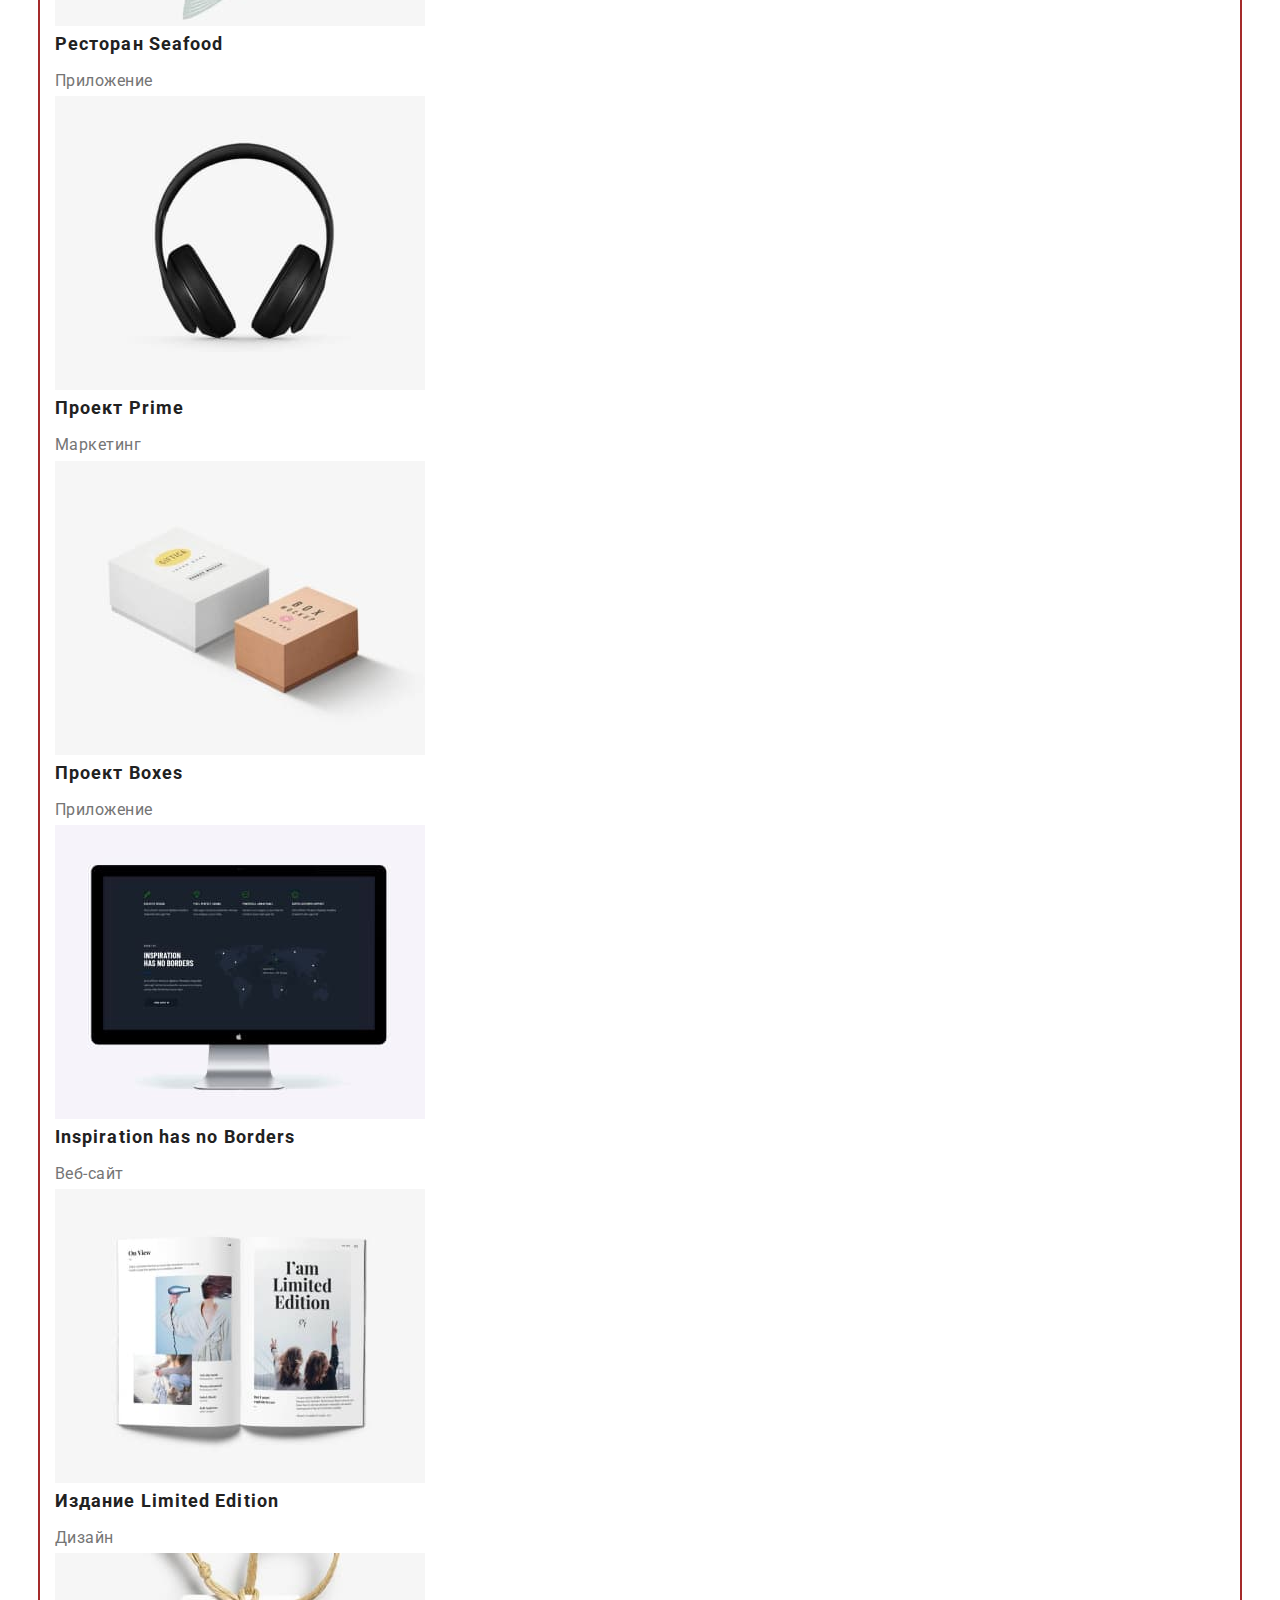
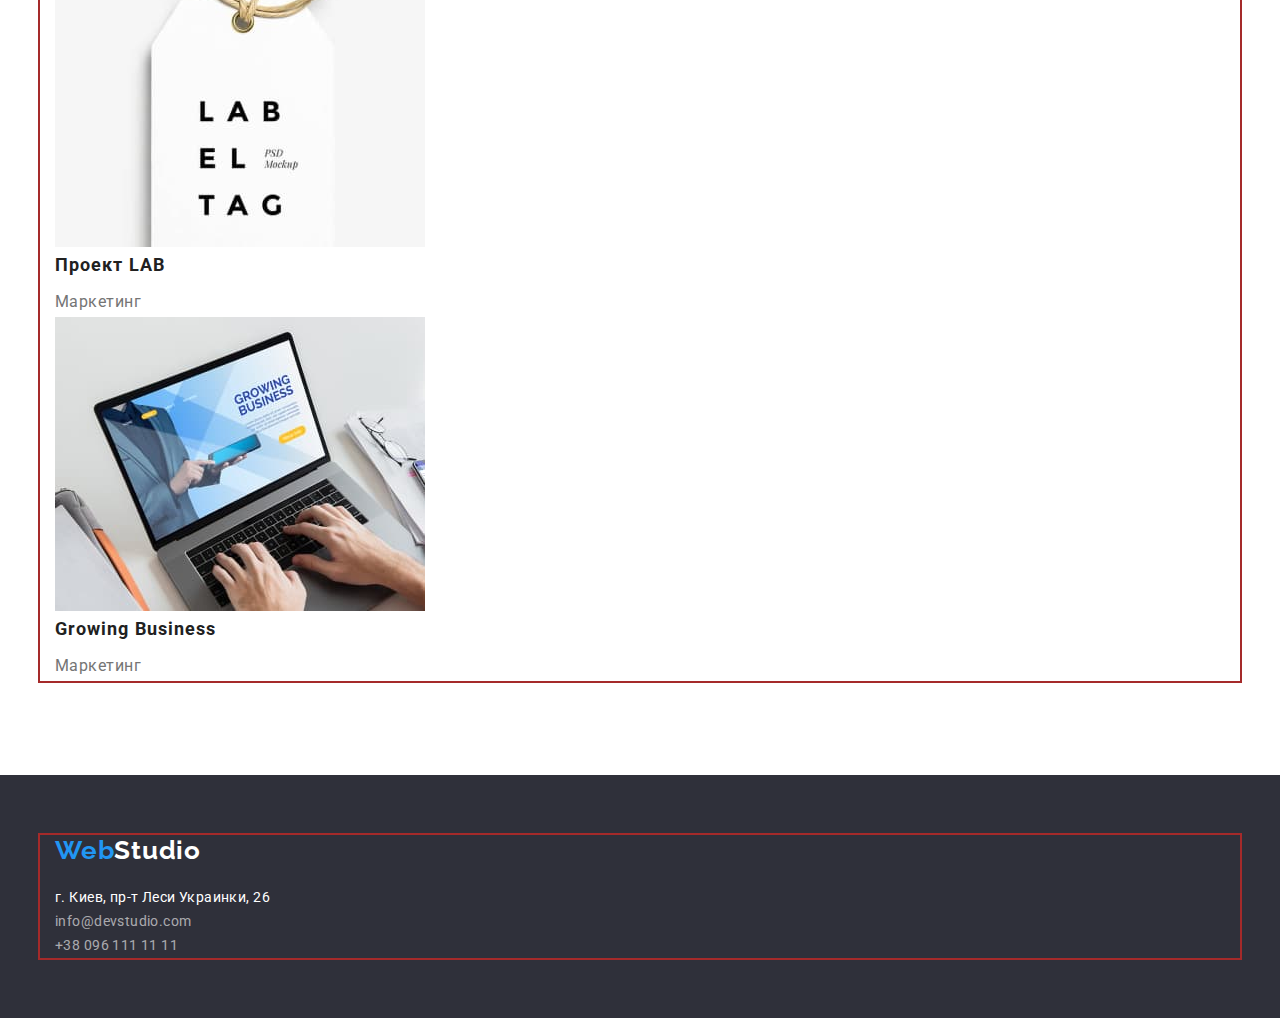
==== commit 8489a734: "Добавляет контейнер и стили в портофолио" ====
--- a/portfolio.html
+++ b/portfolio.html
@@ -27,7 +27,7 @@
                     <li><a href="mailto:info@devstudio.com" class="contact link">info@devstudio.com</a></li>
                     <li><a href="tel:+380961111111" class="contact link">+38 096 111 11 11</a></li>
                     </ul>
-                    </div>
+            </div>
         </header>
         <main>
         <!-- Фильтры -->
@@ -52,67 +52,85 @@
                 </li>  
                 </ul>
                 <ul class="examples list">
-                <li>
+                <li class="examples-iteam">
                     <a href="" class="examples-link link"> 
                         <img src="./img/img1.jpg" alt="Технокряк" width="370" />
-                        <h2 class="title">Технокряк</h2>
-                        <p class="text">Веб-сайт</p>
+                            <div class="galery-desc">
+                                <h2 class="title">Технокряк</h2>
+                                <p class="text">Веб-сайт</p>
+                            </div>
                     </a>
                 </li>
-                <li>
+                <li class="examples-iteam">
                     <a href="" class="examples-link link">
                         <img src="./img/img2.jpg" alt="Постер New Orlean vs Golden Star" width="370" />
-                        <h2 class="title">Постер New Orlean vs Golden Star</h2>
-                        <p class="text">Дизайн</p>
+                            <div class="galery-desc">
+                                <h2 class="title">Постер New Orlean vs Golden Star</h2>
+                                <p class="text">Дизайн</p>
+                            </div>
                     </a>
                 </li>
-                <li>
+                <li class="examples-iteam">
                     <a href="" class="examples-link link">
                         <img src="./img/img3.jpg" alt="Ресторан Seafood" width="370" />
-                        <h2 class="title">Ресторан Seafood</h2>
-                        <p class="text">Приложение</p>
+                            <div class="galery-desc">
+                                <h2 class="title">Ресторан Seafood</h2>
+                                <p class="text">Приложение</p>
+                            </div>
                     </a>
                 </li>
-                <li>
+                <li class="examples-iteam">
                     <a href="" class="examples-link link">
                         <img src="./img/img4.jpg" alt="Проект Prime" width="370" />
-                        <h2 class="title">Проект Prime</h2>
-                        <p class="text">Маркетинг</p>
+                            <div class="galery-desc">
+                                <h2 class="title">Проект Prime</h2>
+                                <p class="text">Маркетинг</p>
+                            </div>
                     </a>
                 </li>
-                <li>
+                <li class="examples-iteam">
                     <a href="" class="examples-link link">
                         <img src="./img/img5.jpg" alt="Проект Boxes" width="370" />
-                        <h2 class="title">Проект Boxes</h2>
-                        <p class="text">Приложение</p>
+                            <div class="galery-desc">
+                                <h2 class="title">Проект Boxes</h2>
+                                <p class="text">Приложение</p>
+                            </div>
                     </a>
-                </li>
+                </li class="examples-iteam">
                 <li>
                     <a href="" class="examples-link link">
                         <img src="./img/img6.jpg" alt="Inspiration has no Borders" width="370" />
-                        <h2 lang="en" class="title">Inspiration has no Borders</h2>
-                        <p class="text">Веб-сайт</p>
+                            <div class="galery-desc">
+                                <h2 lang="en" class="title">Inspiration has no Borders</h2>
+                                <p class="text">Веб-сайт</p>
+                            </div>
                     </a>
                 </li>
-                <li>
+                <li class="examples-iteam">
                     <a href="" class="examples-link link">
                         <img src="./img/img7.jpg" alt="Издание Limited Edition" width="370" />
-                        <h2 class="title">Издание Limited Edition</h2>
-                        <p class="text">Дизайн</p>
+                            <div class="galery-desc">
+                                <h2 class="title">Издание Limited Edition</h2>
+                                <p class="text">Дизайн</p>
+                            </div>
                     </a>
                 </li>
-                <li>
+                <li class="examples-iteam">
                     <a href="" class="examples-link link">
                         <img src="./img/img8.jpg" alt="Проект LAB" width="370" />
-                        <h2 class="title">Проект LAB</h2>
-                        <p class="text">Маркетинг</p>
+                            <div class="galery-desc">
+                                <h2 class="title">Проект LAB</h2>
+                                <p class="text">Маркетинг</p>
+                            </div>
                     </a>
                 </li>
-                <li>
+                <li class="examples-iteam">
                     <a href="" class="examples-link link">
                         <img src="./img/img9.jpg" alt="Growing Business" width="370" />
-                        <h2 lang="en" class="title">Growing Business</h2>
-                        <p class="text">Маркетинг</p>
+                            <div class="galery-desc">
+                                <h2 lang="en" class="title">Growing Business</h2>
+                                <p class="text">Маркетинг</p>
+                            </div>
                     </a>
                 </li>
                 </ul>
--- a/css/main.css
+++ b/css/main.css
@@ -245,7 +245,8 @@
 .button {
     margin: 0 auto;
     display: block;
-
+    padding: 10px 32px;
+    
     background-color:var(--accent-color);
     color:var(--second-fon-color);
     
@@ -261,8 +262,20 @@
 
 
 /* Стили для Портофолио" */
+.filter{
+    padding-top: 94px;
+    padding-bottom: 94px;
+}
+
+.site-nav{
+    
+    margin: 34px;
+}
 
 .style-filter {
+    padding: 6px 22px;
+    display: inline-block;
+
     background-color:var(--second-fon-color);
     color:var( --title-text-color) ;
 
@@ -283,7 +296,9 @@
 
 /* Examples */
 
+
 .examples .title {
+    margin-bottom: 4px;
     color:var(--title-text-color) ;
 
     font-weight: 700;
@@ -292,6 +307,7 @@
     letter-spacing: 0.06em;
 }
 
+
 .examples .text { 
     color:var(--primary-text-color) ;
 
@@ -302,7 +318,15 @@
 }
 
 .examples-link{
+   
     color:var(--title-text-color) ;
+}
+
+.gallery-desc {
+    border: 1px solid #EEEEEE;
+    box-sizing: border-box;
+    border-top: none;
+    padding: 20px 24px;
 }
 
 /* Footer */
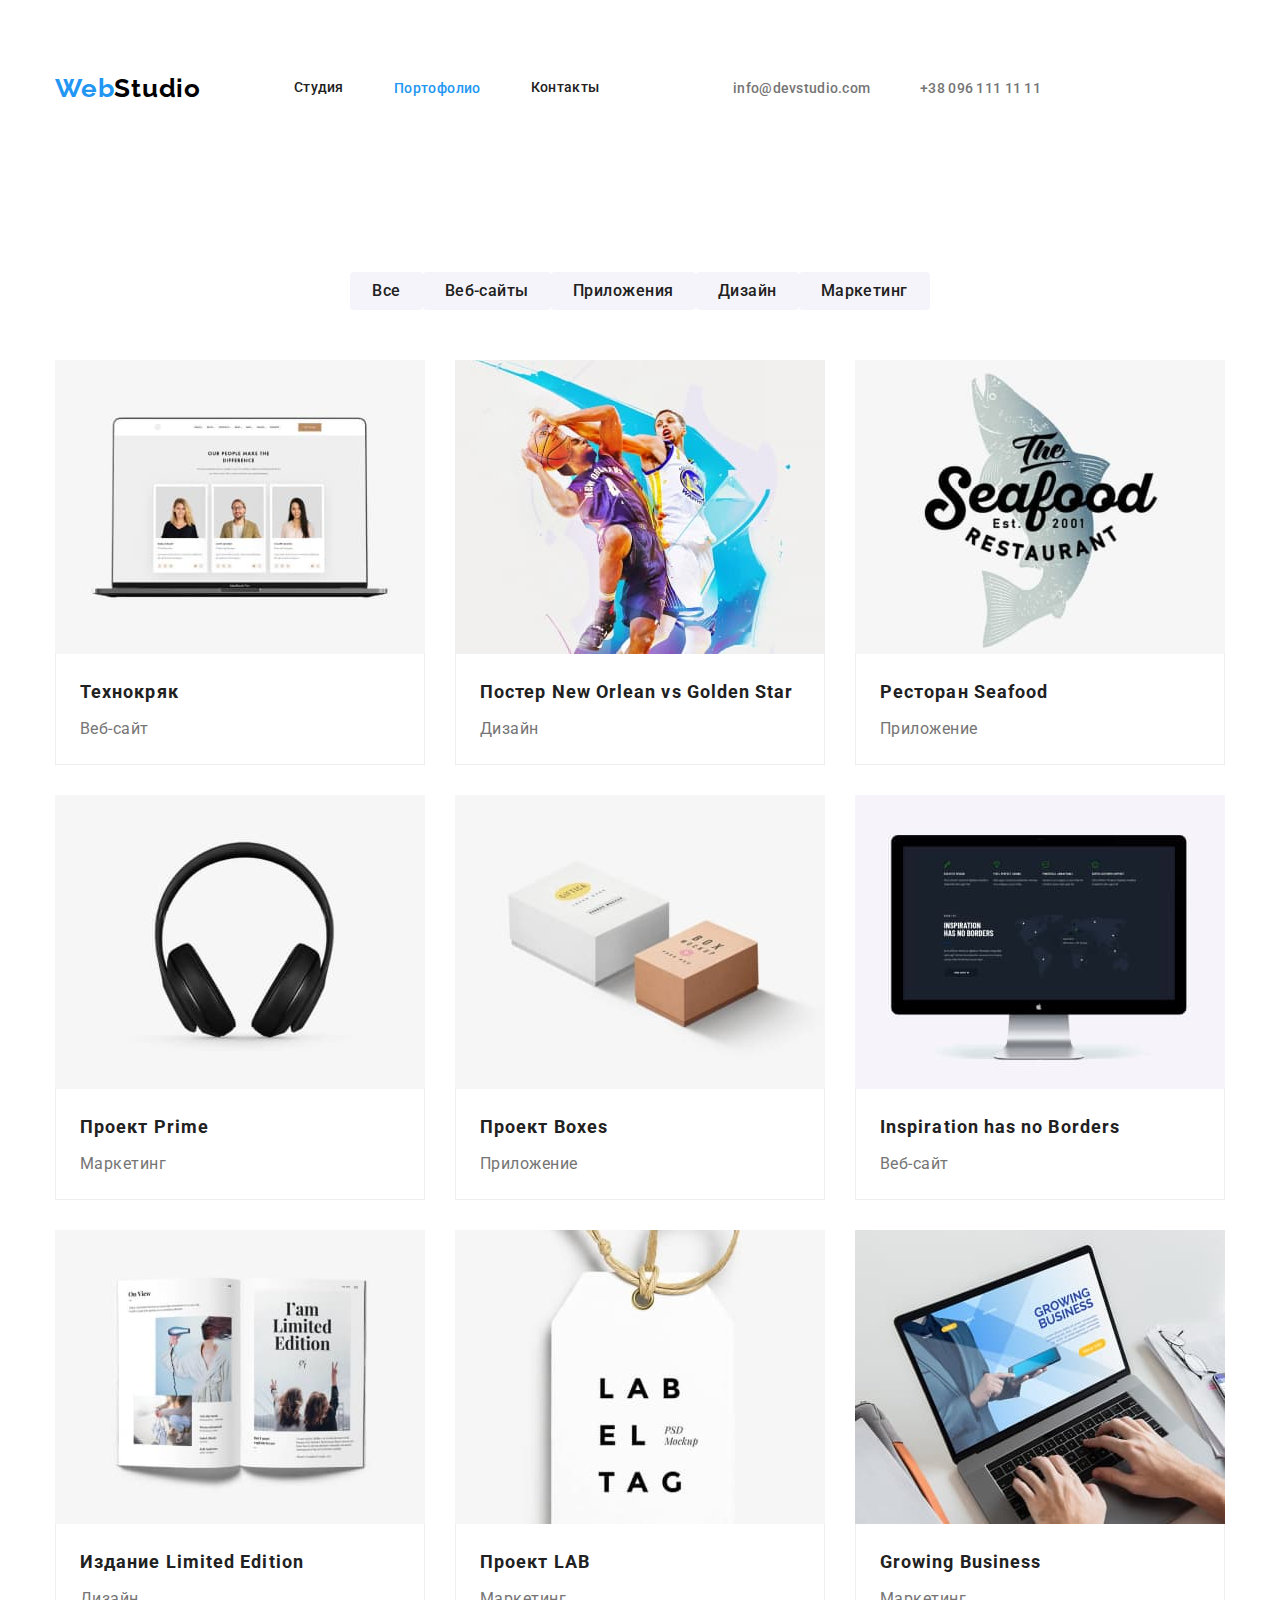
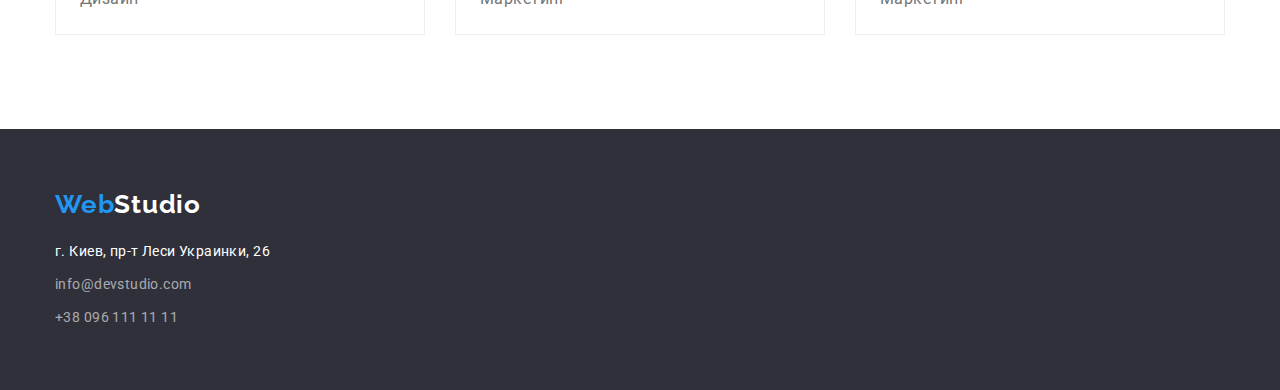
==== commit 6e59d5f9: "Добавлены flexbox" ====
--- a/portfolio.html
+++ b/portfolio.html
@@ -14,18 +14,18 @@
     <body>
         <!-- Шапка сайта -->
         <header class="page-header">
-            <div class="container">
-                <nav>
-                    <a href="./index.html" class="logo link"><span class="accent">Web</span>Studio</a>
-                    <ul class="site-nav list">
-                    <li><a href="./index.html" class="link-page link">Студия</a></li>
-                    <li><a href="./portfolio.html" class=" link-page link-current link">Портофолио</a></li>
-                    <li><a href="" class="link-page link">Контакты</a></li>
-                    </ul>
+            <div class="container page-header">
+                <nav class="nav-flex" >
+                    <a href="./index.html" class="logo  link"><span class="accent">Web</span>Studio </a>
+                        <ul class="site-nav list ">
+                            <li class="item"><a href="./index.html" class="link-page link">Студия</a></li>
+                            <li class="item"><a href="./portfolio.html" class="link page link-current link">Портофолио</a></li>
+                            <li class="item"><a href="" class="link-page link">Контакты</a></li>
+                        </ul>
                 </nav>
                     <ul class="contact-list list">
-                    <li><a href="mailto:info@devstudio.com" class="contact link">info@devstudio.com</a></li>
-                    <li><a href="tel:+380961111111" class="contact link">+38 096 111 11 11</a></li>
+                        <li class="item"><a href="mailto:info@devstudio.com" class="contact link">info@devstudio.com</a></li>
+                        <li class="item"><a href="tel:+380961111111" class="contact link">+38 096 111 11 11</a></li>
                     </ul>
             </div>
         </header>
@@ -34,25 +34,25 @@
         <section class="filter">
             <div class="container">
                 <h1 class="visually-hidden"> Фильтры</h1>
-                <ul class="site-nav list">
-                <li>
+                <ul class="filter-link list">
+                <li class="filter-item">
                     <button type="button" class="style-filter">Все</button>
                 </li>
-                <li>
+                <li class="filter-item">
                     <button type="button" class="style-filter">Веб-сайты</button>
                 </li>
-                <li>
+                <li class="filter-item">
                     <button type="button" class="style-filter">Приложения</button>
                 </li>
-                <li>
+                <li class="filter-item">
                     <button type="button" class="style-filter">Дизайн</button>
                 </li>
-                <li>
+                <li class="filter-item">
                     <button type="button" class="style-filter">Маркетинг</button>
                 </li>  
                 </ul>
                 <ul class="examples list">
-                <li class="examples-iteam">
+                <li class="examples-item">
                     <a href="" class="examples-link link"> 
                         <img src="./img/img1.jpg" alt="Технокряк" width="370" />
                             <div class="galery-desc">
@@ -61,7 +61,7 @@
                             </div>
                     </a>
                 </li>
-                <li class="examples-iteam">
+                <li class="examples-item">
                     <a href="" class="examples-link link">
                         <img src="./img/img2.jpg" alt="Постер New Orlean vs Golden Star" width="370" />
                             <div class="galery-desc">
@@ -70,7 +70,7 @@
                             </div>
                     </a>
                 </li>
-                <li class="examples-iteam">
+                <li class="examples-item">
                     <a href="" class="examples-link link">
                         <img src="./img/img3.jpg" alt="Ресторан Seafood" width="370" />
                             <div class="galery-desc">
@@ -79,7 +79,7 @@
                             </div>
                     </a>
                 </li>
-                <li class="examples-iteam">
+                <li class="examples-item">
                     <a href="" class="examples-link link">
                         <img src="./img/img4.jpg" alt="Проект Prime" width="370" />
                             <div class="galery-desc">
@@ -88,7 +88,7 @@
                             </div>
                     </a>
                 </li>
-                <li class="examples-iteam">
+                <li class="examples-item">
                     <a href="" class="examples-link link">
                         <img src="./img/img5.jpg" alt="Проект Boxes" width="370" />
                             <div class="galery-desc">
@@ -96,7 +96,7 @@
                                 <p class="text">Приложение</p>
                             </div>
                     </a>
-                </li class="examples-iteam">
+                </li class="examples-item">
                 <li>
                     <a href="" class="examples-link link">
                         <img src="./img/img6.jpg" alt="Inspiration has no Borders" width="370" />
@@ -106,7 +106,7 @@
                             </div>
                     </a>
                 </li>
-                <li class="examples-iteam">
+                <li class="examples-item">
                     <a href="" class="examples-link link">
                         <img src="./img/img7.jpg" alt="Издание Limited Edition" width="370" />
                             <div class="galery-desc">
@@ -115,7 +115,7 @@
                             </div>
                     </a>
                 </li>
-                <li class="examples-iteam">
+                <li class="examples-item">
                     <a href="" class="examples-link link">
                         <img src="./img/img8.jpg" alt="Проект LAB" width="370" />
                             <div class="galery-desc">
@@ -124,7 +124,7 @@
                             </div>
                     </a>
                 </li>
-                <li class="examples-iteam">
+                <li class="examples-item">
                     <a href="" class="examples-link link">
                         <img src="./img/img9.jpg" alt="Growing Business" width="370" />
                             <div class="galery-desc">
@@ -142,16 +142,16 @@
             <address>
                 <a href="./index.html" class="logo link"><span class="accent">Web</span>Studio </a>
                 <ul class="address-link list">
-                <li>
-                    <a href="https://goo.gl/maps/2pZtaWLYkU5cPGeF8" target="_blank" rel="noopener,noindex,nofollow" class="address-direct link">г. Киев, пр-т Леси Украинки, 26</a>
-                </li>
-                <li>    
-                    <a href="mailto:info@devstudio.com" class="direct link">info@devstudio.com</a>
-                </li>
-                <li>    
-                    <a href="tel:+380961111111" class="direct link">+38 096 111 11 11</a>
-                </li>
-                </ul>
+                    <li class="address-item">
+                        <a href="https://goo.gl/maps/2pZtaWLYkU5cPGeF8" target="_blank" rel="noopener,noindex,nofollow" class="address-direct link">г. Киев, пр-т Леси Украинки, 26</a>
+                    </li>
+                    <li class="address-item">    
+                        <a href="mailto:info@devstudio.com" class="direct link">info@devstudio.com</a>
+                    </li class="address-item">
+                    <li>    
+                        <a href="tel:+380961111111" class="direct link">+38 096 111 11 11</a>
+                    </li>
+                    </ul>
             </address>
         </div>
         </footer>
--- a/css/main.css
+++ b/css/main.css
@@ -42,6 +42,8 @@
 
 img{
     display: block;
+    width: 100%;
+    height: auto;
 }
 
 .list {
@@ -57,10 +59,15 @@
     padding-left: 15px;
     padding-right: 15px;
     margin: 0 auto;
-    outline: 2px solid brown;
-}
-
-
+    /* outline: 2px solid brown; */
+}
+
+
+/*Header*/
+.container.page-header{
+    display: flex;
+    align-items: center;
+}
 
 /* Logo */
 .page-header{
@@ -82,8 +89,23 @@
 }
 
 /* Site nav */
+.nav-flex {
+    display: flex;
+    align-items: center;
+}
+.site-nav{
+    display: flex;
+    margin-left: 93px;
+}
+
+.site-nav .item + .item{
+    margin-left: 50px;
+}
 
 .site-nav .link-page{
+    padding-top: 32px;
+    padding-bottom: 32px;
+    display: block;
     color: var(--title-text-color);
 
     font-family: Roboto,sans-serif;
@@ -98,12 +120,25 @@
     color: var(--accent-color);
 }
 .site-nav .link-current {
+    padding-top: 32px;
+    padding-bottom: 32px;
+    display: block;
     color: var(--accent-color);
     font-weight: 500;
 }
 
 
 /* Contact */
+.contact-list{
+    display: flex;
+    align-items: center;
+    margin: auto;
+}
+
+.contact-list .item:not(last-child){
+    margin-right: 50px;
+}
+
 .contact {
     color: var( --primary-text-color);
 
@@ -117,13 +152,21 @@
     color:var(--accent-color);
 }
 
+/* .icon-head { 
+    width: 16px;
+    height: 16px;
+    padding: 0;
+    margin: 0 10px 0 0;
+} */
+
 /* Hero */
 
 .hero{
-    padding-top: 200px;
-    padding-bottom: 280px;
-    /* padding: 200px 0; */
+    /* padding-top: 200px;
+    padding-bottom: 280px; */
+    padding: 200px 0;
     background-color:var(--bg-color);
+    text-align: center;
 }
 
 .hero-title {
@@ -143,43 +186,14 @@
     text-transform: uppercase;
 }
 
-/* Section */
-
-.section-group{
-    background-color:var(--second-fon-color);
-}
-
-.section-title {
-    margin-bottom: 50px;
-    
-    color:var( --title-text-color) ;
-
-    font-weight: 700;
-    font-size: 36px;
-    line-height: 1.17;
-    text-align: center;
-    letter-spacing: 0.03em;
-}
-
-.section-team{
-    margin-bottom: 50px;
-    padding-top: 94px;
-    
-    color:var( --title-text-color) ;
-
-    font-weight: 700;
-    font-size: 36px;
-    line-height: 1.17;
-    text-align: center;
-    letter-spacing: 0.03em;
-}
-
-
-
 /* Principles */
 .principles{
-    padding-top: 94px;
-    padding-bottom: 94px;
+    display: flex;
+    justify-content: space-between;
+}
+
+.principles-item{
+    width: 270px;
 }
 
 .visually-hidden{
@@ -196,7 +210,9 @@
 }
 
 .principles .title {
-    margin: 10px;
+    margin-top: 0;
+    margin-bottom: 10px;
+
     color:var( --title-text-color) ;
 
     font-weight: 700;
@@ -207,19 +223,69 @@
 }
 
 .principles .text {
+    margin-top: 0;
+    margin-bottom: 0;
+
     font-weight: 400;
     font-size: 14px;
     line-height: 1.71;
     letter-spacing: 0.03em;
 }
 
+/* Section */
+.section{
+    padding: 94px 0;
+}
+
+.section-title{
+    margin-bottom: 50px;
+    
+    color:var( --title-text-color) ;
+
+    font-weight: 700;
+    font-size: 36px;
+    line-height: 1.17;
+    text-align: center;
+    letter-spacing: 0.03em;
+}
+
+.work-list{
+    display: flex;
+}
+
+.section-item:not(:last-child) {
+    margin-right: 30px;
+}
+
 /* Team */
+.section-team{
+    margin-bottom: 50px;
+    padding-top: 94px;
+    
+    color:var( --title-text-color) ;
+
+    font-weight: 700;
+    font-size: 36px;
+    line-height: 1.17;
+    text-align: center;
+    letter-spacing: 0.03em;
+}
+
 .section-group{
     padding-bottom: 94px;
+
+    background-color:var(--second-fon-color);
+}
+.team {
+    display: flex;
+}
+
+.team-item:not(:last-child) {
+    margin-right: 30px;
 }
 
 .team .title {
-    margin-top: 30px;
+    /* margin-top: 30px; */
     margin-bottom: 10px;
 
     color:var(--title-text-color) ;
@@ -232,12 +298,19 @@
 }
 
 .team .text {
-    margin-bottom: 30px;
+    margin-top: 0;
+    margin-bottom: 0;
     font-weight: 400;
     font-size: 16px;
     line-height: 1.19;
     text-align: center;
     letter-spacing: 0.03em;
+}
+
+.team-desc {
+    background: #FFFFFF;
+    padding: 30px 0;
+    text-align: center;
 }
 
 /* Button */
@@ -246,6 +319,8 @@
     margin: 0 auto;
     display: block;
     padding: 10px 32px;
+    border: 0px solid transparent;
+    border-radius: 4px;
     
     background-color:var(--accent-color);
     color:var(--second-fon-color);
@@ -262,14 +337,17 @@
 
 
 /* Стили для Портофолио" */
+/*Фильтры*/
+
 .filter{
     padding-top: 94px;
-    padding-bottom: 94px;
-}
-
-.site-nav{
-    
-    margin: 34px;
+    padding-bottom: 94px;   
+}
+
+.filter-link{
+    display: flex;
+    justify-content: center;
+    margin-bottom: 50px;
 }
 
 .style-filter {
@@ -286,6 +364,10 @@
     text-align: center;
     letter-spacing: 0.03em;
     cursor: pointer;
+    text-align: center;
+
+    border: 0px solid transparent;
+    border-radius: 4px;
 }
 
 .style-filter:hover,
@@ -294,39 +376,60 @@
     color: var(--primary-white-color);
 }
 
+.filter-iteam:not(:last-child) {
+    margin-right: 8px;
+}
+
 /* Examples */
-
-
-.examples .title {
-    margin-bottom: 4px;
-    color:var(--title-text-color) ;
-
-    font-weight: 700;
-    font-size: 18px;
-    line-height: 2.0;
-    letter-spacing: 0.06em;
-}
-
-
-.examples .text { 
-    color:var(--primary-text-color) ;
-
-    font-weight: 400;
-    font-size: 16px;
-    line-height: 1.88;
-    letter-spacing: 0.03em;
-}
-
-.examples-link{
-   
-    color:var(--title-text-color) ;
-}
-
-.gallery-desc {
+.examples{
+    display: flex;
+    flex-wrap: wrap;
+    text-align: left;
+}
+
+.examples .examples-item{
+    width: calc((100% - 60px) / 3);
+}
+
+.examples .examples-item:not(:nth-child(3n)) {
+    margin-right: 30px;
+}
+
+.examples .examples-item:not(:nth-last-child(-n+3)) {
+    margin-bottom: 30px;
+}
+
+.galery-desc {
     border: 1px solid #EEEEEE;
     box-sizing: border-box;
     border-top: none;
     padding: 20px 24px;
+}
+
+.examples .title {
+    margin-bottom: 4px;
+
+    color:var(--title-text-color) ;
+
+    font-weight: 700;
+    font-size: 18px;
+    line-height: 2.0;
+    letter-spacing: 0.06em;
+}
+
+
+.examples .text { 
+    color:var(--primary-text-color) ;
+
+    font-weight: 400;
+    font-size: 16px;
+    line-height: 1.88;
+    letter-spacing: 0.03em;
+}
+
+.examples-link{
+   
+    color:var(--title-text-color) ;
 }
 
 /* Footer */
@@ -358,6 +461,10 @@
     color:var(--accent-color)
 }
 
+.address-item:not(:last-child) {
+    margin-bottom: 9px;
+}
+
 .address-direct{
 
     color:var(--primary-white-color);
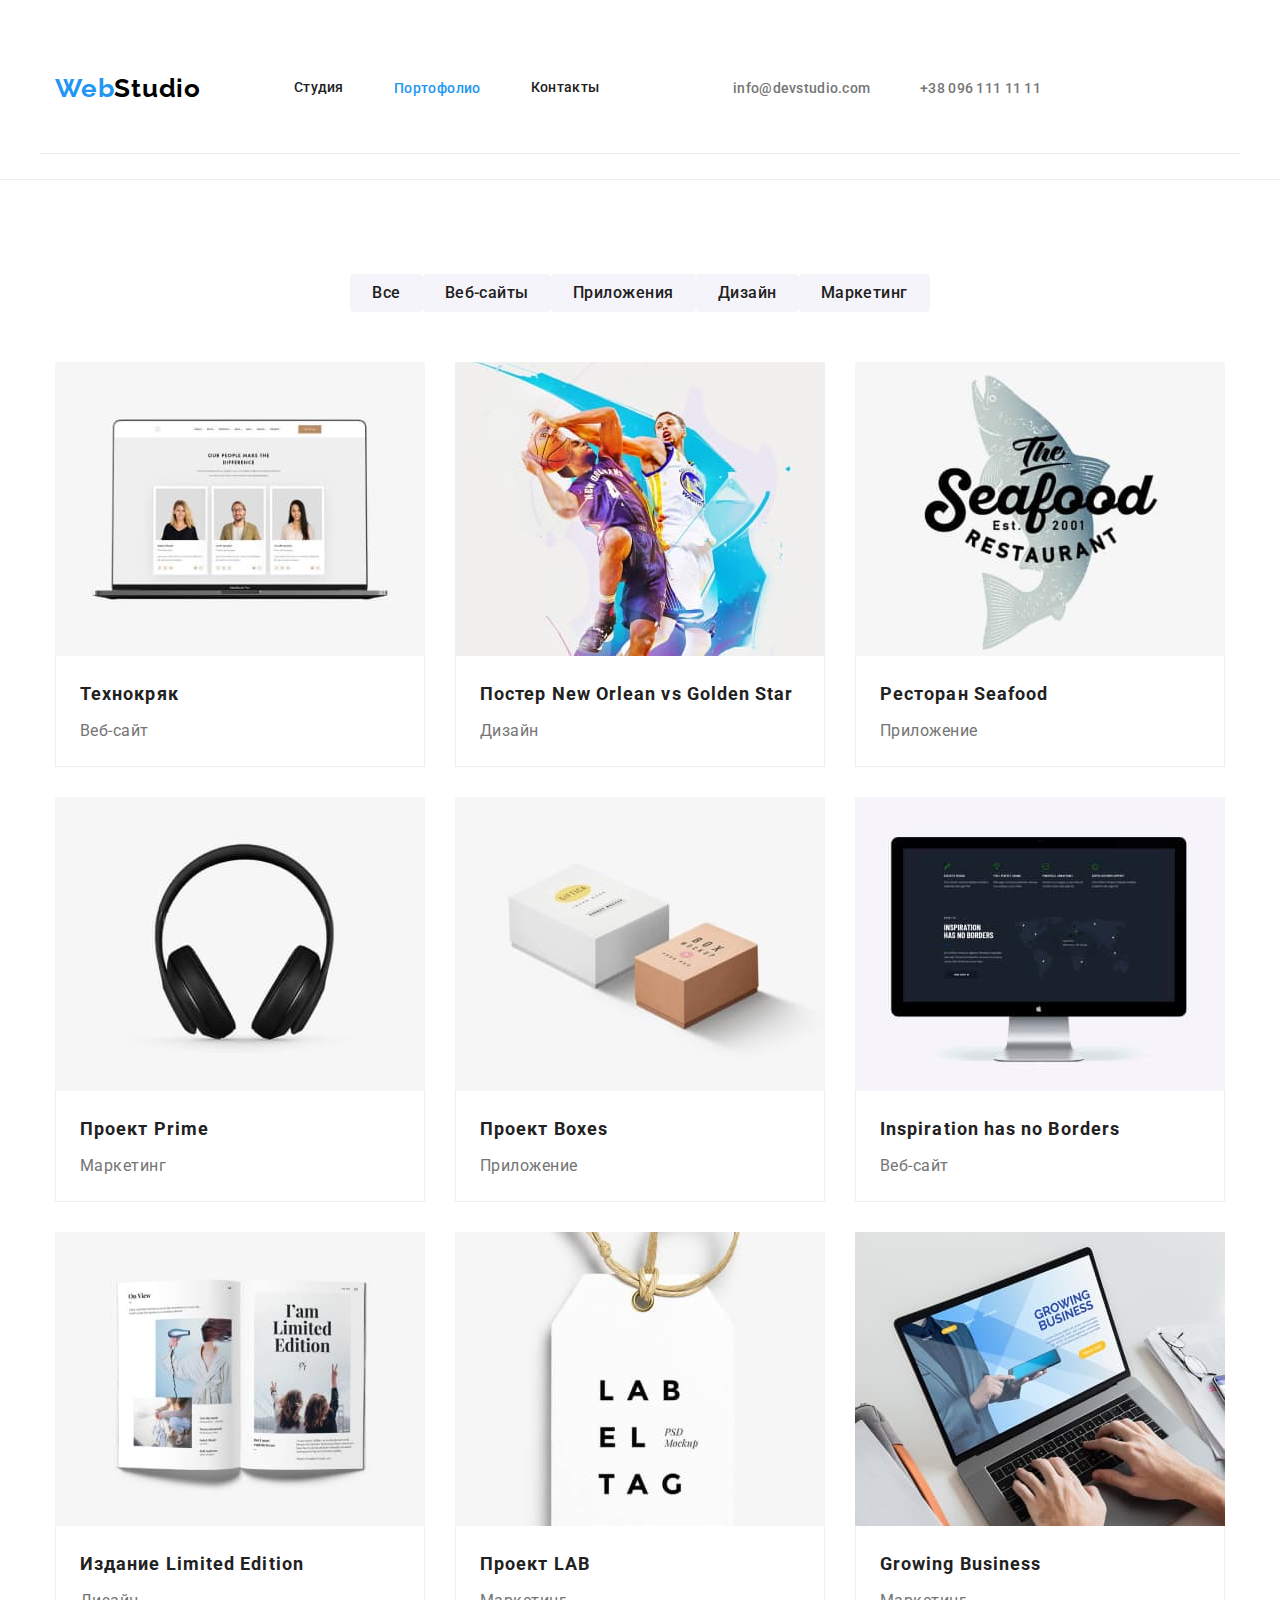
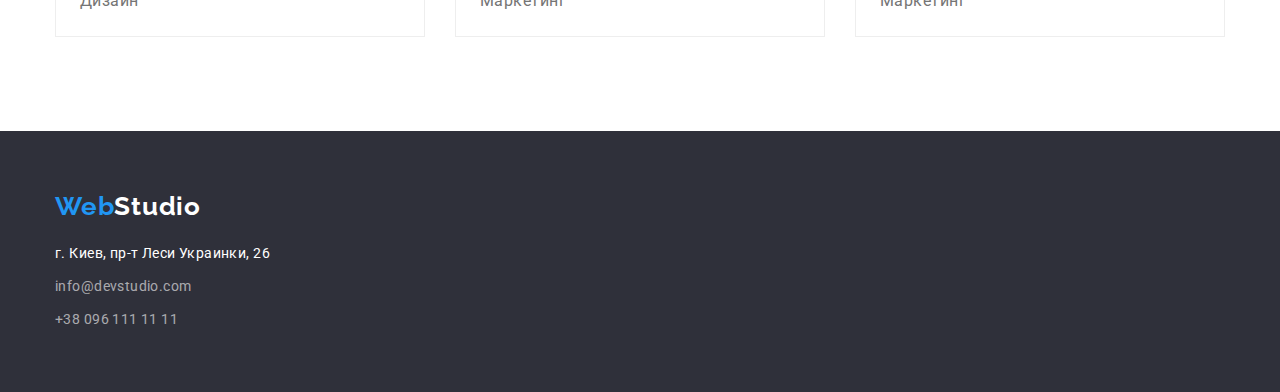
==== commit b7763f02: "Изменят название" ====
--- a/portfolio.html
+++ b/portfolio.html
@@ -4,7 +4,7 @@
         <meta charset="UTF-8">
         <meta http-equiv="X-UA-Compatible" content="IE=edge">
         <meta name="viewport" content="width=device-width, initial-scale=1.0">
-        <title>Homework_02</title>
+        <title>Homework_03</title>
         <link 
             href="https://fonts.googleapis.com/css2?family=Raleway:wght@700&family=Roboto:wght@400;500;700;900&display=swap" 
             rel="stylesheet"/>
--- a/css/main.css
+++ b/css/main.css
@@ -73,6 +73,7 @@
 .page-header{
     padding-top: 24px;
     padding-bottom: 25px;
+    border-bottom: 1px solid #ECECEC;
 }
 
 .logo {
